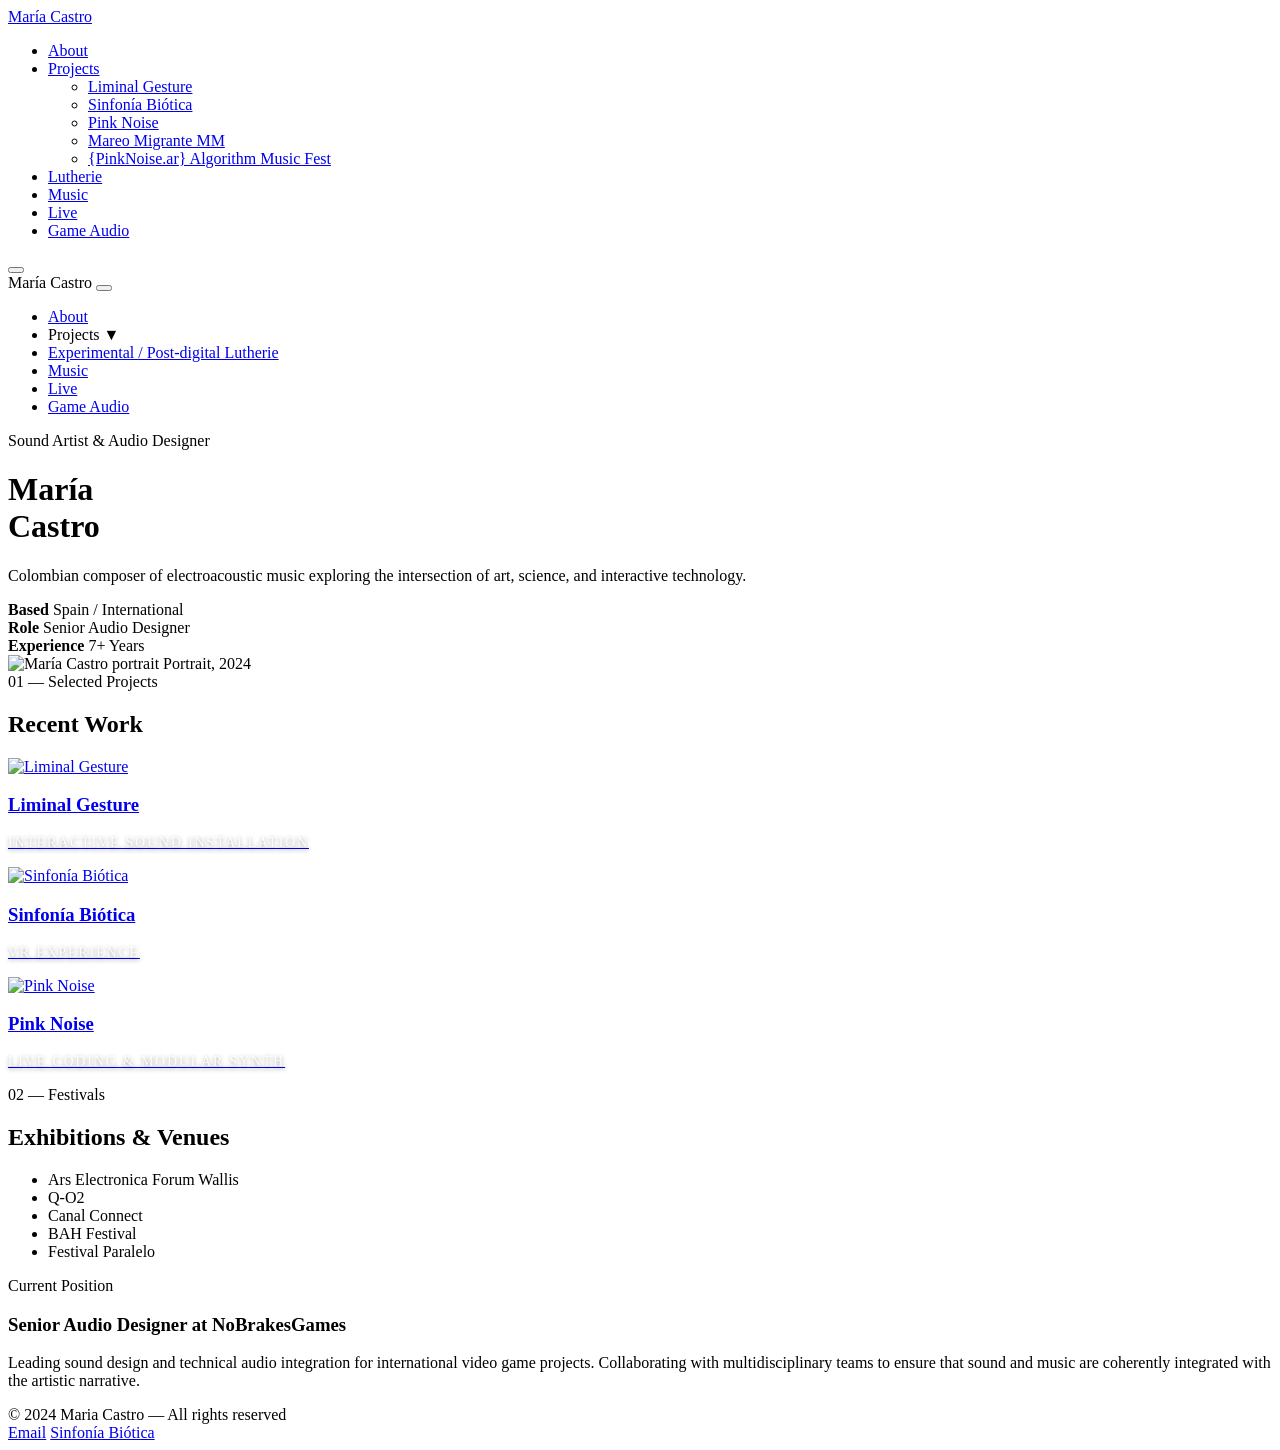
==== index.html @ c56de29e "movil updats" ====
<!DOCTYPE html>
<html lang="en">
<head>
    <meta charset="UTF-8">
    <meta name="viewport" content="width=device-width, initial-scale=1.0, viewport-fit=cover">
    <title>María Castro - Sound Artist</title>
    <link rel="stylesheet" href="assets/css/main.css">
</head>
<body>
    <!-- NAV: logo + botón hamburguesa + menú desktop -->
    <nav class="main-nav">
        <a href="index.html" class="logo">María Castro</a>

        <!-- Menú Desktop (visible solo en pantallas grandes) -->
        <ul class="nav-links">
            <li><a href="about.html">About</a></li>
            <li class="dropdown">
                <a href="#">Projects</a>
                <ul class="dropdown-menu">
                    <li><a href="projects/liminal-gesture/">Liminal Gesture</a></li>
                    <li><a href="projects/sinfonia-biotica/">Sinfonía Biótica</a></li>
                    <li><a href="projects/pink-noise/">Pink Noise</a></li>
                    <li><a href="projects/mareo-migrante/">Mareo Migrante MM</a></li>
                    <li><a href="projects/algorithm-fest/">{PinkNoise.ar} Algorithm Music Fest</a></li>
                </ul>
            </li>
            <li><a href="lutherie.html">Lutherie</a></li>
            <li><a href="music.html">Music</a></li>
            <li><a href="live.html">Live</a></li>
            <li><a href="https://marcastronoise.weebly.com/" target="_blank">Game Audio</a></li>
        </ul>

        <!-- Botón hamburguesa (solo visible en móvil) -->
        <button class="menu-toggle" id="menuOpen" aria-label="Abrir menú" aria-expanded="false">
            <span class="bar"></span>
            <span class="bar"></span>
            <span class="bar"></span>
        </button>
    </nav>

    <!-- MENÚ MÓVIL OVERLAY -->
    <div class="mobile-menu" id="mobileMenu">
        <div class="mobile-menu-header">
            <span class="mobile-menu-logo">María Castro</span>
            <button class="menu-close" id="menuClose" aria-label="Cerrar menú">
                <span></span>
                <span></span>
            </button>
        </div>
        <ul class="mobile-nav-links">
            <li><a href="about.html">About</a></li>
            <li class="mobile-dropdown">
                <div class="mobile-dropdown-label" id="projectsDropdownLabel">
                    Projects
                    <span class="dropdown-arrow">▼</span>
                </div>
                <ul class="mobile-dropdown-menu" id="projectsDropdownMenu">
                    <li><a href="projects/liminal-gesture/">Liminal Gesture</a></li>
                    <li><a href="projects/sinfonia-biotica/">Sinfonía Biótica</a></li>
                    <li><a href="projects/pink-noise/">Pink Noise</a></li>
                    <li><a href="projects/mareo-migrante/">Mareo Migrante MM</a></li>
                    <li><a href="projects/algorithm-fest/">{PinkNoise.ar} Algorithm Music Fest</a></li>
                </ul>
            </li>
            <li><a href="lutherie.html">Experimental / Post-digital Lutherie</a></li>
            <li><a href="music.html">Music</a></li>
            <li><a href="live.html">Live</a></li>
            <li><a href="https://marcastronoise.weebly.com/" target="_blank">Game Audio</a></li>
        </ul>
    </div>

    <header class="hero">
        <div class="hero-content">
            <span class="hero-label">Sound Artist & Audio Designer</span>
            <h1>María<br>Castro</h1>
            <p class="hero-description">
                Colombian composer of electroacoustic music exploring the intersection of art, science, and interactive technology.
            </p>
            <div class="hero-meta">
                <div>
                    <strong>Based</strong>
                    <span>Spain / International</span>
                </div>
                <div>
                    <strong>Role</strong>
                    <span>Senior Audio Designer</span>
                </div>
                <div>
                    <strong>Experience</strong>
                    <span>7+ Years</span>
                </div>
            </div>
        </div>
        <div class="hero-image hero-image-color">
            <img src="https://raw.githubusercontent.com/scherzo98/websitescherzonoise/refs/heads/main/Images/DSCF2037.JPG" alt="María Castro portrait">
            <span class="image-caption">Portrait, 2024</span>
        </div>
    </header>

    <section class="selected-projects">
        <div class="section-header">
            <span class="section-number">01 — Selected Projects</span>
            <h2>Recent Work</h2>
        </div>

        <div class="projects-preview">
            <a href="projects/liminal-gesture/" class="project-preview">
                <div class="preview-image">
                    <img src="https://raw.githubusercontent.com/scherzo98/websitescherzonoise/refs/heads/main/Images/0181-9.jpg" alt="Liminal Gesture">
                </div>
                <h3>Liminal Gesture</h3>
                <span class="project-type">Interactive Sound Installation</span>
            </a>

            <a href="projects/sinfonia-biotica/" class="project-preview">
                <div class="preview-image">
                    <img src="https://raw.githubusercontent.com/scherzo98/websitescherzonoise/refs/heads/main/Images/yop%20field%20recordist.jpg" alt="Sinfonía Biótica">
                </div>
                <h3>Sinfonía Biótica</h3>
                <span class="project-type">VR Experience</span>
            </a>

            <a href="projects/pink-noise/" class="project-preview">
                <div class="preview-image">
                    <img src="https://raw.githubusercontent.com/scherzo98/websitescherzonoise/refs/heads/main/Images/IMG_20251017_121405.jpg" alt="Pink Noise">
                </div>
                <h3>Pink Noise</h3>
                <span class="project-type">Live Coding & Modular Synth</span>
            </a>
        </div>
    </section>

    <section class="festivals">
        <div class="section-header">
            <span class="section-number">02 — Festivals</span>
            <h2>Exhibitions & Venues</h2>
        </div>

        <ul class="festivals-list">
            <li>Ars Electronica Forum Wallis</li>
            <li>Q-O2</li>
            <li>Canal Connect</li>
            <li>BAH Festival</li>
            <li>Festival Paralelo</li>
        </ul>
    </section>

    <section class="current-role">
        <div class="role-box">
            <span class="role-label">Current Position</span>
            <div class="role-content">
                <h3>Senior Audio Designer at NoBrakesGames</h3>
                <p>Leading sound design and technical audio integration for international video game projects. Collaborating with multidisciplinary teams to ensure that sound and music are coherently integrated with the artistic narrative.</p>
            </div>
        </div>
    </section>

    <footer>
        <div class="footer-left">© 2024 Maria Castro — All rights reserved</div>
        <div class="footer-right">
            <a href="mailto:contact@mariacastro.audio">Email</a>
            <a href="https://sinfoniabiotica.xyz" target="_blank">Sinfonía Biótica</a>
        </div>
    </footer>

    <script>
        const menuOpen = document.getElementById('menuOpen');
        const menuClose = document.getElementById('menuClose');
        const mobileMenu = document.getElementById('mobileMenu');

        // Abrir menú móvil
        function openMenu() {
            mobileMenu.classList.add('active');
            document.body.style.overflow = 'hidden';
            document.body.style.position = 'fixed';
            document.body.style.width = '100%';
        }

        // Cerrar menú móvil
        function closeMenu() {
            mobileMenu.classList.remove('active');
            document.body.style.overflow = '';
            document.body.style.position = '';
            document.body.style.width = '';
        }

        menuOpen.addEventListener('click', openMenu);
        menuClose.addEventListener('click', closeMenu);

        // Cerrar menú al hacer click en enlaces normales
        document.querySelectorAll('.mobile-nav-links > li > a').forEach(link => {
            link.addEventListener('click', closeMenu);
        });

        // ============================================
        // FUNCIONALIDAD DEL DROPDOWN "PROJECTS" EN MÓVIL
        // ============================================
        const dropdownLabel = document.querySelector('.mobile-dropdown-label');
        const dropdownMenu = document.querySelector('.mobile-dropdown-menu');
        const dropdownArrow = document.querySelector('.dropdown-arrow');

        if (dropdownLabel && dropdownMenu) {
            let isOpen = false;

            dropdownLabel.addEventListener('click', (e) => {
                e.stopPropagation();
                isOpen = !isOpen;

                if (isOpen) {
                    dropdownMenu.classList.add('open');
                    dropdownMenu.style.display = 'block';
                    dropdownArrow.style.transform = 'rotate(180deg)';
                    dropdownMenu.style.maxHeight = dropdownMenu.scrollHeight + 'px';
                } else {
                    dropdownMenu.classList.remove('open');
                    dropdownMenu.style.display = 'none';
                    dropdownArrow.style.transform = 'rotate(0deg)';
                    dropdownMenu.style.maxHeight = '0';
                }
            });

            // Ocultar dropdown por defecto
            dropdownMenu.style.display = 'none';
            dropdownMenu.style.overflow = 'hidden';
            dropdownMenu.style.transition = 'max-height 0.3s ease';

            // Cerrar menú completo al hacer click en un proyecto
            dropdownMenu.querySelectorAll('a').forEach(link => {
                link.addEventListener('click', closeMenu);
            });
        }

        // Cerrar menú al hacer clic fuera del contenido (en el overlay)
        mobileMenu.addEventListener('click', (e) => {
            if (e.target === mobileMenu) {
                closeMenu();
            }
        });

        // Cerrar menú con tecla ESC
        document.addEventListener('keydown', (e) => {
            if (e.key === 'Escape' && mobileMenu.classList.contains('active')) {
                closeMenu();
            }
        });
    </script>
</body>
</html>
---- assets/css/main.css ----
﻿/* assets/css/project.css */

/* Project Hero */
.project-hero {
    position: relative;
    min-height: 70vh;
    display: flex;
    flex-direction: column;
    justify-content: flex-end;
    padding: 8rem 4rem 4rem;
    overflow: hidden;
}

.project-hero-image {
    position: absolute;
    top: 0;
    left: 0;
    width: 100%;
    height: 100%;
    z-index: 1;
}

    .project-hero-image img {
        width: 100%;
        height: 100%;
        object-fit: cover;
    }

/* Overlay sutil para legibilidad */
.project-hero-overlay {
    position: absolute;
    top: 0;
    left: 0;
    width: 100%;
    height: 100%;
    background: linear-gradient( to top, rgba(0,0,0,0.7) 0%, rgba(0,0,0,0.3) 40%, rgba(0,0,0,0.1) 100% );
    z-index: 2;
    pointer-events: none;
}

.project-hero-content {
    position: relative;
    z-index: 3;
    max-width: 800px;
}

.project-hero h1 {
    font-size: clamp(2.5rem, 6vw, 5rem);
    font-weight: 400;
    line-height: 1;
    letter-spacing: -0.03em;
    margin-bottom: 1rem;
    color: white;
    text-shadow: 0 2px 10px rgba(0,0,0,0.3);
}

.project-type {
    font-size: 0.85rem;
    color: rgba(255,255,255,0.9);
    text-transform: uppercase;
    letter-spacing: 0.15em;
    margin-bottom: 1rem;
    display: block;
    text-shadow: 0 1px 4px rgba(0,0,0,0.4);
}

/* Project Main */
.project-main {
    max-width: 1100px;
    margin: 0 auto;
    padding: 4rem;
}

.project-description {
    font-size: 1.2rem;
    line-height: 1.8;
    color: var(--text-light);
    margin-bottom: 4rem;
}

    .project-description p {
        margin-bottom: 1.5rem;
    }

/* Gallery - POR DEFECTO EN COLOR (sin filtro) */
.project-gallery {
    display: grid;
    grid-template-columns: repeat(2, 1fr);
    gap: 1rem;
    margin-bottom: 4rem;
}

.gallery-item {
    aspect-ratio: 4/3;
    background: #f5f5f5;
    overflow: hidden;
    cursor: pointer;
}

    .gallery-item.wide {
        grid-column: span 2;
        aspect-ratio: 16/9;
    }

    /* Imágenes en COLOR por defecto */
    .gallery-item img {
        width: 100%;
        height: 100%;
        object-fit: cover;
        display: block;
        transition: transform 0.6s ease;
    }

    .gallery-item:hover img {
        transform: scale(1.02);
    }

/* ============================================
   CLASE PARA PÁGINAS QUE QUIEREN B/N
   Añade class="grayscale-page" al <body>
   ============================================ */
body.grayscale-page .gallery-item img {
    filter: grayscale(100%);
    transition: all 0.6s ease;
}

body.grayscale-page .gallery-item:hover img {
    filter: grayscale(0%);
    transform: scale(1.02);
}

/* Videos Section */
.project-videos {
    margin: 4rem 0;
}

    .project-videos h3 {
        font-size: 1.5rem;
        font-weight: 400;
        margin-bottom: 2rem;
        letter-spacing: -0.02em;
    }

.video-item {
    margin-bottom: 3rem;
}

    .video-item h4 {
        font-size: 1rem;
        font-weight: 500;
        margin-bottom: 1rem;
        color: var(--text-light);
    }

/* Video Container (shared) */
.video-container {
    position: relative;
    width: 100%;
    padding-bottom: 56.25%;
    height: 0;
    overflow: hidden;
    background: #f5f5f5;
}

    .video-container iframe {
        position: absolute;
        top: 0;
        left: 0;
        width: 100%;
        height: 100%;
        border: 0;
    }

/* Meta */
.project-meta {
    display: grid;
    grid-template-columns: repeat(3, 1fr);
    gap: 2rem;
    padding: 2rem 0;
    border-top: 1px solid var(--border);
    border-bottom: 1px solid var(--border);
    margin-bottom: 4rem;
}

.meta-item h4 {
    font-size: 0.75rem;
    text-transform: uppercase;
    letter-spacing: 0.1em;
    color: var(--text-light);
    margin-bottom: 0.5rem;
}

.meta-item p {
    font-size: 1rem;
    color: var(--text);
}

/* Project Links */
.project-links {
    margin: 3rem 0;
}

.external-link {
    display: inline-flex;
    align-items: center;
    gap: 0.5rem;
    padding: 1rem 2rem;
    background: var(--text);
    color: var(--bg);
    text-decoration: none;
    font-size: 0.9rem;
    transition: background 0.3s;
}

    .external-link:hover {
        background: var(--accent);
    }

/* Project Navigation */
.project-nav {
    display: flex;
    justify-content: flex-end;
    margin-top: 4rem;
}

.next-project {
    text-decoration: none;
    color: var(--text);
    text-align: right;
    padding: 2rem;
    border: 1px solid var(--border);
    transition: all 0.3s;
    min-width: 300px;
}

    .next-project:hover {
        background: var(--text);
        color: var(--bg);
    }

    .next-project span {
        font-size: 0.75rem;
        text-transform: uppercase;
        letter-spacing: 0.1em;
        display: block;
        margin-bottom: 0.5rem;
        color: var(--text-light);
    }

    .next-project:hover span {
        color: rgba(255,255,255,0.7);
    }

    .next-project h3 {
        font-size: 1.5rem;
        font-weight: 400;
    }

/* Lightbox */
.lightbox {
    position: fixed;
    top: 0;
    left: 0;
    width: 100%;
    height: 100%;
    background: rgba(0,0,0,0.95);
    z-index: 1000;
    display: flex;
    align-items: center;
    justify-content: center;
    opacity: 0;
    visibility: hidden;
    transition: all 0.3s;
}

    .lightbox.active {
        opacity: 1;
        visibility: visible;
    }

    .lightbox img {
        max-width: 90%;
        max-height: 90%;
        object-fit: contain;
    }

.lightbox-close {
    position: absolute;
    top: 2rem;
    right: 2rem;
    color: white;
    font-size: 2rem;
    cursor: pointer;
    background: none;
    border: none;
}

/* Responsive */
@media (max-width: 768px) {
    .project-hero {
        padding: 6rem 1.5rem 2rem;
        min-height: 50vh;
    }

    .project-main {
        padding: 2rem 1.5rem;
    }

    .project-gallery {
        grid-template-columns: 1fr;
    }

    .gallery-item.wide {
        grid-column: span 1;
    }

    .project-meta {
        grid-template-columns: 1fr;
    }

    .project-nav {
        justify-content: center;
    }

    .next-project {
        min-width: auto;
        width: 100%;
        text-align: center;
    }
}
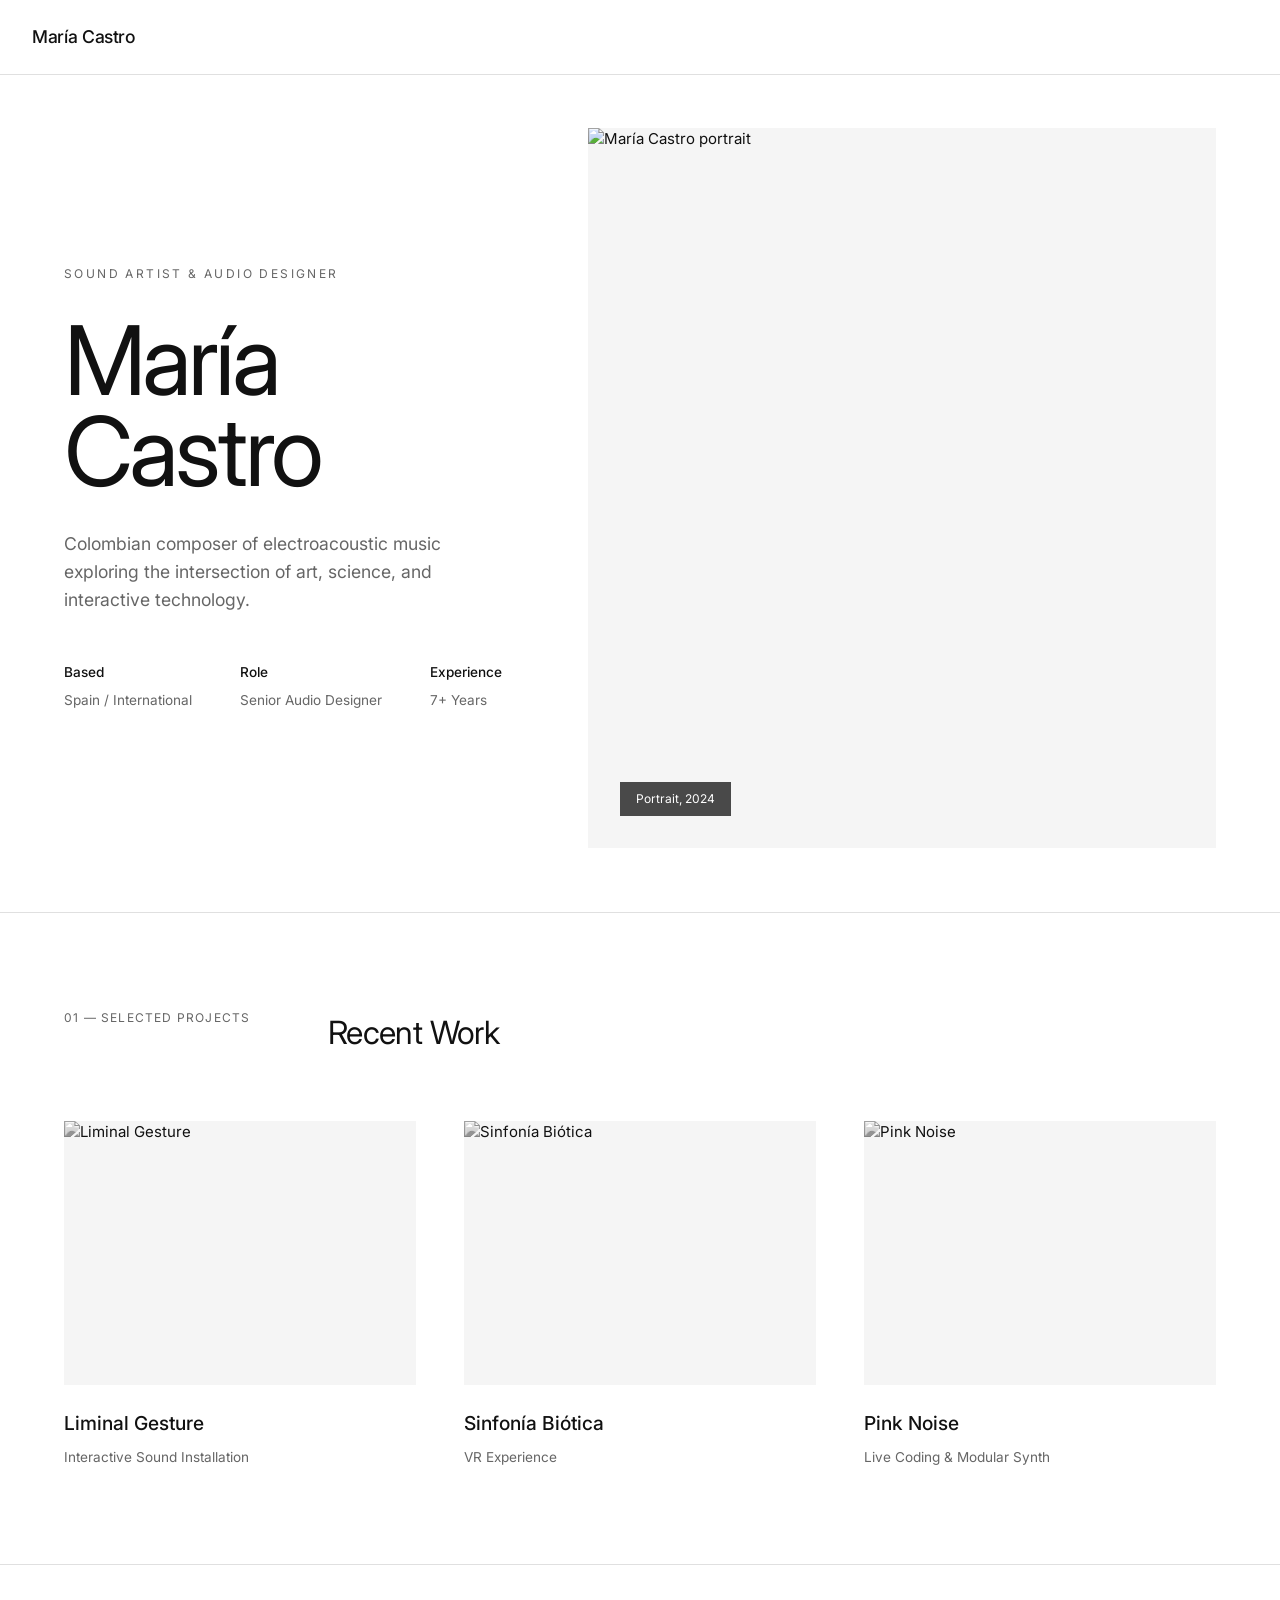
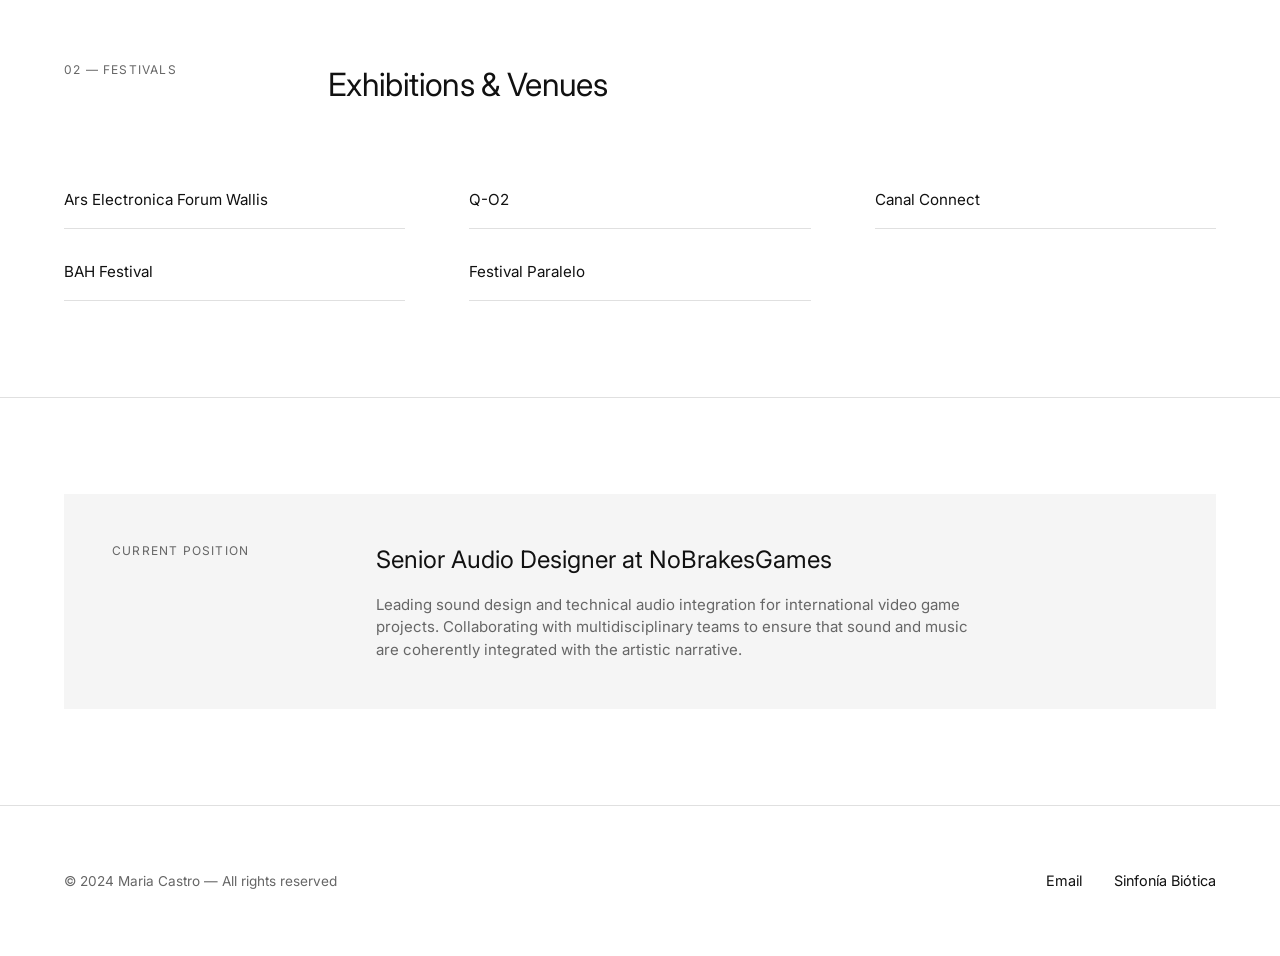
==== commit 7da01fb3: "fixes" ====
--- a/index.html
+++ b/index.html
@@ -2,35 +2,15 @@
 <html lang="en">
 <head>
     <meta charset="UTF-8">
-    <meta name="viewport" content="width=device-width, initial-scale=1.0, viewport-fit=cover">
+    <meta name="viewport" content="width=device-width, initial-scale=1.0">
     <title>María Castro - Sound Artist</title>
     <link rel="stylesheet" href="assets/css/main.css">
 </head>
 <body>
-    <!-- NAV: logo + botón hamburguesa + menú desktop -->
+    <!-- NAV: solo logo + botón hamburguesa -->
     <nav class="main-nav">
         <a href="index.html" class="logo">María Castro</a>
 
-        <!-- Menú Desktop (visible solo en pantallas grandes) -->
-        <ul class="nav-links">
-            <li><a href="about.html">About</a></li>
-            <li class="dropdown">
-                <a href="#">Projects</a>
-                <ul class="dropdown-menu">
-                    <li><a href="projects/liminal-gesture/">Liminal Gesture</a></li>
-                    <li><a href="projects/sinfonia-biotica/">Sinfonía Biótica</a></li>
-                    <li><a href="projects/pink-noise/">Pink Noise</a></li>
-                    <li><a href="projects/mareo-migrante/">Mareo Migrante MM</a></li>
-                    <li><a href="projects/algorithm-fest/">{PinkNoise.ar} Algorithm Music Fest</a></li>
-                </ul>
-            </li>
-            <li><a href="lutherie.html">Lutherie</a></li>
-            <li><a href="music.html">Music</a></li>
-            <li><a href="live.html">Live</a></li>
-            <li><a href="https://marcastronoise.weebly.com/" target="_blank">Game Audio</a></li>
-        </ul>
-
-        <!-- Botón hamburguesa (solo visible en móvil) -->
         <button class="menu-toggle" id="menuOpen" aria-label="Abrir menú" aria-expanded="false">
             <span class="bar"></span>
             <span class="bar"></span>
@@ -38,7 +18,7 @@
         </button>
     </nav>
 
-    <!-- MENÚ MÓVIL OVERLAY -->
+    <!-- MENÚ MÓVIL: FUERA del nav, directo en body -->
     <div class="mobile-menu" id="mobileMenu">
         <div class="mobile-menu-header">
             <span class="mobile-menu-logo">María Castro</span>
@@ -50,11 +30,8 @@
         <ul class="mobile-nav-links">
             <li><a href="about.html">About</a></li>
             <li class="mobile-dropdown">
-                <div class="mobile-dropdown-label" id="projectsDropdownLabel">
-                    Projects
-                    <span class="dropdown-arrow">▼</span>
-                </div>
-                <ul class="mobile-dropdown-menu" id="projectsDropdownMenu">
+                <span class="mobile-dropdown-label">Projects</span>
+                <ul class="mobile-dropdown-menu">
                     <li><a href="projects/liminal-gesture/">Liminal Gesture</a></li>
                     <li><a href="projects/sinfonia-biotica/">Sinfonía Biótica</a></li>
                     <li><a href="projects/pink-noise/">Pink Noise</a></li>
@@ -168,80 +145,21 @@
         const menuClose = document.getElementById('menuClose');
         const mobileMenu = document.getElementById('mobileMenu');
 
-        // Abrir menú móvil
-        function openMenu() {
+        menuOpen.addEventListener('click', () => {
             mobileMenu.classList.add('active');
             document.body.style.overflow = 'hidden';
-            document.body.style.position = 'fixed';
-            document.body.style.width = '100%';
-        }
+        });
 
-        // Cerrar menú móvil
-        function closeMenu() {
+        menuClose.addEventListener('click', () => {
             mobileMenu.classList.remove('active');
             document.body.style.overflow = '';
-            document.body.style.position = '';
-            document.body.style.width = '';
-        }
-
-        menuOpen.addEventListener('click', openMenu);
-        menuClose.addEventListener('click', closeMenu);
-
-        // Cerrar menú al hacer click en enlaces normales
-        document.querySelectorAll('.mobile-nav-links > li > a').forEach(link => {
-            link.addEventListener('click', closeMenu);
         });
 
-        // ============================================
-        // FUNCIONALIDAD DEL DROPDOWN "PROJECTS" EN MÓVIL
-        // ============================================
-        const dropdownLabel = document.querySelector('.mobile-dropdown-label');
-        const dropdownMenu = document.querySelector('.mobile-dropdown-menu');
-        const dropdownArrow = document.querySelector('.dropdown-arrow');
-
-        if (dropdownLabel && dropdownMenu) {
-            let isOpen = false;
-
-            dropdownLabel.addEventListener('click', (e) => {
-                e.stopPropagation();
-                isOpen = !isOpen;
-
-                if (isOpen) {
-                    dropdownMenu.classList.add('open');
-                    dropdownMenu.style.display = 'block';
-                    dropdownArrow.style.transform = 'rotate(180deg)';
-                    dropdownMenu.style.maxHeight = dropdownMenu.scrollHeight + 'px';
-                } else {
-                    dropdownMenu.classList.remove('open');
-                    dropdownMenu.style.display = 'none';
-                    dropdownArrow.style.transform = 'rotate(0deg)';
-                    dropdownMenu.style.maxHeight = '0';
-                }
+        document.querySelectorAll('.mobile-nav-links a').forEach(link => {
+            link.addEventListener('click', () => {
+                mobileMenu.classList.remove('active');
+                document.body.style.overflow = '';
             });
-
-            // Ocultar dropdown por defecto
-            dropdownMenu.style.display = 'none';
-            dropdownMenu.style.overflow = 'hidden';
-            dropdownMenu.style.transition = 'max-height 0.3s ease';
-
-            // Cerrar menú completo al hacer click en un proyecto
-            dropdownMenu.querySelectorAll('a').forEach(link => {
-                link.addEventListener('click', closeMenu);
-            });
-        }
-
-        // Cerrar menú al hacer clic fuera del contenido (en el overlay)
-        mobileMenu.addEventListener('click', (e) => {
-            if (e.target === mobileMenu) {
-                closeMenu();
-            }
-        });
-
-        // Cerrar menú con tecla ESC
-        document.addEventListener('keydown', (e) => {
-            if (e.key === 'Escape' && mobileMenu.classList.contains('active')) {
-                closeMenu();
-            }
         });
     </script>
 </body>
--- a/assets/css/main.css
+++ b/assets/css/main.css
@@ -1,330 +1,734 @@
-﻿/* assets/css/project.css */
-
-/* Project Hero */
-.project-hero {
-    position: relative;
-    min-height: 70vh;
-    display: flex;
-    flex-direction: column;
-    justify-content: flex-end;
-    padding: 8rem 4rem 4rem;
-    overflow: hidden;
-}
-
-.project-hero-image {
-    position: absolute;
+﻿/* assets/css/main.css */
+
+@import url('https://fonts.googleapis.com/css2?family=Inter:wght@300;400;500;600&display=swap');
+
+* {
+    margin: 0;
+    padding: 0;
+    box-sizing: border-box;
+}
+
+:root {
+    --bg: #ffffff;
+    --text: #111111;
+    --text-light: #666666;
+    --accent: #ff0000;
+    --border: #e0e0e0;
+    --dropdown-bg: #fafafa;
+}
+
+body {
+    background: var(--bg);
+    color: var(--text);
+    font-family: 'Inter', sans-serif;
+    line-height: 1.5;
+    font-size: 15px;
+    -webkit-font-smoothing: antialiased;
+    overflow-x: hidden;
+}
+
+/* ============================================
+   NAVIGATION DESKTOP
+   ============================================ */
+
+.main-nav {
+    position: fixed;
     top: 0;
     left: 0;
-    width: 100%;
-    height: 100%;
+    right: 0;
+    padding: 1.5rem 2rem;
+    display: flex;
+    justify-content: space-between;
+    align-items: center;
+    z-index: 1000; /* AUMENTADO: siempre por encima de todo */
+    background: rgba(255,255,255,0.98);
+    backdrop-filter: blur(10px);
+    -webkit-backdrop-filter: blur(10px);
+    border-bottom: 1px solid var(--border);
+}
+
+.logo {
+    font-size: 1.1rem;
+    font-weight: 500;
+    letter-spacing: -0.02em;
+    text-decoration: none;
+    color: var(--text);
+    position: relative;
+    z-index: 1001; /* encima del nav */
+}
+
+/* Botón hamburguesa - solo visible en móvil */
+.menu-toggle {
+    display: none;
+    position: relative;
+    z-index: 1001; /* encima del nav */
+    width: 44px;
+    height: 44px;
+    padding: 0;
+    margin: 0;
+    background: var(--text);
+    border: none;
+    border-radius: 8px;
+    cursor: pointer;
+    flex-direction: column;
+    justify-content: center;
+    align-items: center;
+    gap: 5px;
+}
+
+    .menu-toggle .bar {
+        display: block;
+        width: 20px;
+        height: 2px;
+        background: white;
+        border-radius: 1px;
+        transition: all 0.3s ease;
+    }
+
+/* Menú desktop */
+.nav-links {
+    display: flex;
+    gap: 2.5rem;
+    list-style: none;
+    align-items: center;
+}
+
+    .nav-links > li > a {
+        text-decoration: none;
+        color: var(--text-light);
+        font-size: 0.85rem;
+        text-transform: uppercase;
+        letter-spacing: 0.05em;
+        transition: color 0.3s;
+    }
+
+        .nav-links > li > a:hover {
+            color: var(--text);
+        }
+
+.dropdown {
+    position: relative;
+}
+
+.dropdown-menu {
+    position: absolute;
+    top: 100%;
+    left: 0;
+    margin-top: 1rem;
+    background: var(--dropdown-bg);
+    border: 1px solid var(--border);
+    min-width: 320px;
+    opacity: 0;
+    visibility: hidden;
+    transform: translateY(-10px);
+    transition: all 0.3s ease;
+    z-index: 2000;
+    list-style: none;
+    padding: 0.5rem 0;
+}
+
+.dropdown:hover .dropdown-menu {
+    opacity: 1;
+    visibility: visible;
+    transform: translateY(0);
+}
+
+.dropdown-menu li a {
+    display: block;
+    padding: 0.8rem 1.5rem;
+    text-decoration: none;
+    color: var(--text-light);
+    font-size: 0.8rem;
+    transition: all 0.2s;
+}
+
+    .dropdown-menu li a:hover {
+        color: var(--accent);
+        background: var(--bg);
+    }
+
+/* ============================================
+   MENÚ MÓVIL OVERLAY - CORREGIDO Z-INDEX
+   ============================================ */
+
+.mobile-menu {
+    display: none;
+    position: fixed;
+    top: 0;
+    left: 0;
+    right: 0;
+    bottom: 0;
+    background: #ffffff;
+    z-index: 9999; /* MÁXIMO: por encima de absolutamente todo */
+    flex-direction: column;
+    transform: translateX(100%);
+    transition: transform 0.3s ease;
+    overflow-y: auto;
+    /* IMPORTANTE: crear nuevo contexto de apilamiento */
+    isolation: isolate;
+}
+
+    .mobile-menu.active {
+        transform: translateX(0);
+    }
+
+.mobile-menu-header {
+    display: flex;
+    justify-content: space-between;
+    align-items: center;
+    padding: 1.2rem;
+    border-bottom: 1px solid var(--border);
+    position: sticky;
+    top: 0;
+    background: #ffffff;
     z-index: 1;
 }
 
-    .project-hero-image img {
+.mobile-menu-logo {
+    font-size: 1.1rem;
+    font-weight: 500;
+    letter-spacing: -0.02em;
+    color: var(--text);
+}
+
+.menu-close {
+    width: 44px;
+    height: 44px;
+    background: var(--text);
+    border: none;
+    border-radius: 8px;
+    cursor: pointer;
+    position: relative;
+    display: flex;
+    justify-content: center;
+    align-items: center;
+    z-index: 2;
+}
+
+    .menu-close span {
+        position: absolute;
+        width: 20px;
+        height: 2px;
+        background: white;
+        border-radius: 1px;
+    }
+
+        .menu-close span:nth-child(1) {
+            transform: rotate(45deg);
+        }
+
+        .menu-close span:nth-child(2) {
+            transform: rotate(-45deg);
+        }
+
+.mobile-nav-links {
+    list-style: none;
+    padding: 1rem 1.2rem;
+    position: relative;
+    z-index: 1;
+}
+
+    .mobile-nav-links > li {
+        border-bottom: 1px solid var(--border);
+    }
+
+        .mobile-nav-links > li > a,
+        .mobile-dropdown-label {
+            display: block;
+            padding: 1.2rem 0;
+            font-size: 1.2rem;
+            color: var(--text);
+            text-decoration: none;
+            font-weight: 400;
+        }
+
+.mobile-dropdown-label {
+    color: var(--text-light);
+    font-size: 0.9rem;
+    text-transform: uppercase;
+    letter-spacing: 0.1em;
+    padding: 1rem 0 0.5rem;
+    border-bottom: none;
+}
+
+.mobile-dropdown-menu {
+    list-style: none;
+    padding: 0 0 1rem 1rem;
+}
+
+    .mobile-dropdown-menu li a {
+        display: block;
+        padding: 0.7rem 0;
+        font-size: 1rem;
+        color: var(--text-light);
+        text-decoration: none;
+        transition: color 0.2s;
+    }
+
+        .mobile-dropdown-menu li a:hover {
+            color: var(--accent);
+        }
+
+/* ============================================
+   HERO - SIN Z-INDEX PARA NO TAPAR MENÚ
+   ============================================ */
+
+.hero {
+    min-height: 100vh;
+    display: grid;
+    grid-template-columns: 1fr 1.2fr;
+    gap: 0;
+    padding: 8rem 4rem 4rem;
+    align-items: center;
+    position: relative;
+    /* SIN z-index aquí */
+}
+
+.hero-content {
+    padding-right: 4rem;
+    position: relative;
+    /* SIN z-index */
+}
+
+.hero-label {
+    font-size: 0.75rem;
+    text-transform: uppercase;
+    letter-spacing: 0.2em;
+    color: var(--text-light);
+    margin-bottom: 2rem;
+    display: block;
+}
+
+h1 {
+    font-size: clamp(3rem, 8vw, 6rem);
+    font-weight: 400;
+    line-height: 0.95;
+    letter-spacing: -0.04em;
+    margin-bottom: 2rem;
+}
+
+.hero-description {
+    font-size: 1.1rem;
+    color: var(--text-light);
+    max-width: 400px;
+    line-height: 1.6;
+    margin-bottom: 3rem;
+}
+
+.hero-meta {
+    display: flex;
+    gap: 3rem;
+    font-size: 0.85rem;
+    color: var(--text-light);
+}
+
+    .hero-meta div {
+        display: flex;
+        flex-direction: column;
+        gap: 0.5rem;
+    }
+
+    .hero-meta strong {
+        color: var(--text);
+        font-weight: 500;
+    }
+
+.hero-image {
+    height: 80vh;
+    background: #f5f5f5;
+    position: relative;
+    overflow: hidden;
+    /* SIN z-index aquí */
+}
+
+    .hero-image img {
         width: 100%;
         height: 100%;
         object-fit: cover;
-    }
-
-/* Overlay sutil para legibilidad */
-.project-hero-overlay {
+        object-position: center center;
+        display: block;
+        filter: grayscale(100%);
+        transition: filter 0.6s ease;
+        image-orientation: from-image;
+        /* SIN z-index */
+    }
+
+    .hero-image:hover img {
+        filter: grayscale(0%);
+    }
+
+.hero-image-color img {
+    filter: none !important;
+    -webkit-filter: none !important;
+}
+
+.hero-image-color:hover img {
+    filter: none !important;
+    -webkit-filter: none !important;
+}
+
+.image-caption {
     position: absolute;
-    top: 0;
-    left: 0;
-    width: 100%;
-    height: 100%;
-    background: linear-gradient( to top, rgba(0,0,0,0.7) 0%, rgba(0,0,0,0.3) 40%, rgba(0,0,0,0.1) 100% );
-    z-index: 2;
-    pointer-events: none;
-}
-
-.project-hero-content {
-    position: relative;
-    z-index: 3;
-    max-width: 800px;
-}
-
-.project-hero h1 {
-    font-size: clamp(2.5rem, 6vw, 5rem);
+    bottom: 2rem;
+    left: 2rem;
+    font-size: 0.75rem;
+    color: white;
+    background: rgba(0,0,0,0.7);
+    padding: 0.5rem 1rem;
+    /* SIN z-index o z-index bajo */
+}
+
+/* ============================================
+   SECTIONS
+   ============================================ */
+
+section {
+    padding: 6rem 4rem;
+    border-top: 1px solid var(--border);
+    position: relative;
+}
+
+.section-header {
+    display: grid;
+    grid-template-columns: 200px 1fr;
+    gap: 4rem;
+    margin-bottom: 4rem;
+}
+
+.section-number {
+    font-size: 0.75rem;
+    color: var(--text-light);
+    text-transform: uppercase;
+    letter-spacing: 0.1em;
+}
+
+h2 {
+    font-size: 2rem;
     font-weight: 400;
-    line-height: 1;
-    letter-spacing: -0.03em;
-    margin-bottom: 1rem;
-    color: white;
-    text-shadow: 0 2px 10px rgba(0,0,0,0.3);
-}
-
-.project-type {
-    font-size: 0.85rem;
-    color: rgba(255,255,255,0.9);
-    text-transform: uppercase;
-    letter-spacing: 0.15em;
-    margin-bottom: 1rem;
-    display: block;
-    text-shadow: 0 1px 4px rgba(0,0,0,0.4);
-}
-
-/* Project Main */
-.project-main {
-    max-width: 1100px;
-    margin: 0 auto;
-    padding: 4rem;
-}
-
-.project-description {
-    font-size: 1.2rem;
-    line-height: 1.8;
-    color: var(--text-light);
-    margin-bottom: 4rem;
-}
-
-    .project-description p {
-        margin-bottom: 1.5rem;
-    }
-
-/* Gallery - POR DEFECTO EN COLOR (sin filtro) */
-.project-gallery {
+    letter-spacing: -0.02em;
+}
+
+.projects-preview {
     display: grid;
-    grid-template-columns: repeat(2, 1fr);
-    gap: 1rem;
-    margin-bottom: 4rem;
-}
-
-.gallery-item {
+    grid-template-columns: repeat(3, 1fr);
+    gap: 3rem;
+}
+
+.project-preview {
+    text-decoration: none;
+    color: var(--text);
+}
+
+.preview-image {
     aspect-ratio: 4/3;
     background: #f5f5f5;
     overflow: hidden;
-    cursor: pointer;
-}
-
-    .gallery-item.wide {
-        grid-column: span 2;
-        aspect-ratio: 16/9;
-    }
-
-    /* Imágenes en COLOR por defecto */
-    .gallery-item img {
+    margin-bottom: 1.5rem;
+}
+
+    .preview-image img {
         width: 100%;
         height: 100%;
         object-fit: cover;
+        object-position: center center;
         display: block;
-        transition: transform 0.6s ease;
-    }
-
-    .gallery-item:hover img {
-        transform: scale(1.02);
-    }
-
-/* ============================================
-   CLASE PARA PÁGINAS QUE QUIEREN B/N
-   Añade class="grayscale-page" al <body>
-   ============================================ */
-body.grayscale-page .gallery-item img {
-    filter: grayscale(100%);
-    transition: all 0.6s ease;
-}
-
-body.grayscale-page .gallery-item:hover img {
+        filter: grayscale(100%);
+        transition: all 0.6s ease;
+        image-orientation: from-image;
+    }
+
+.project-preview:hover .preview-image img {
     filter: grayscale(0%);
     transform: scale(1.02);
 }
 
-/* Videos Section */
-.project-videos {
-    margin: 4rem 0;
-}
-
-    .project-videos h3 {
-        font-size: 1.5rem;
-        font-weight: 400;
-        margin-bottom: 2rem;
-        letter-spacing: -0.02em;
-    }
-
-.video-item {
-    margin-bottom: 3rem;
-}
-
-    .video-item h4 {
-        font-size: 1rem;
-        font-weight: 500;
-        margin-bottom: 1rem;
-        color: var(--text-light);
-    }
-
-/* Video Container (shared) */
-.video-container {
-    position: relative;
-    width: 100%;
-    padding-bottom: 56.25%;
-    height: 0;
-    overflow: hidden;
-    background: #f5f5f5;
-}
-
-    .video-container iframe {
-        position: absolute;
-        top: 0;
-        left: 0;
-        width: 100%;
-        height: 100%;
-        border: 0;
-    }
-
-/* Meta */
-.project-meta {
+.project-preview h3 {
+    font-size: 1.2rem;
+    font-weight: 500;
+    margin-bottom: 0.5rem;
+}
+
+.project-type {
+    font-size: 0.85rem;
+    color: var(--text-light);
+}
+
+.festivals-list {
+    list-style: none;
     display: grid;
     grid-template-columns: repeat(3, 1fr);
-    gap: 2rem;
-    padding: 2rem 0;
-    border-top: 1px solid var(--border);
-    border-bottom: 1px solid var(--border);
-    margin-bottom: 4rem;
-}
-
-.meta-item h4 {
+    gap: 1rem 4rem;
+}
+
+    .festivals-list li {
+        padding: 1rem 0;
+        border-bottom: 1px solid var(--border);
+        font-size: 0.95rem;
+        display: flex;
+        justify-content: space-between;
+        align-items: center;
+    }
+
+        .festivals-list li::after {
+            content: '→';
+            opacity: 0;
+            transition: opacity 0.3s;
+            color: var(--accent);
+        }
+
+        .festivals-list li:hover::after {
+            opacity: 1;
+        }
+
+.role-box {
+    background: #f5f5f5;
+    padding: 3rem;
+    display: grid;
+    grid-template-columns: 200px 1fr;
+    gap: 4rem;
+    align-items: start;
+}
+
+.role-label {
     font-size: 0.75rem;
     text-transform: uppercase;
     letter-spacing: 0.1em;
     color: var(--text-light);
-    margin-bottom: 0.5rem;
-}
-
-.meta-item p {
-    font-size: 1rem;
-    color: var(--text);
-}
-
-/* Project Links */
-.project-links {
-    margin: 3rem 0;
-}
-
-.external-link {
-    display: inline-flex;
+}
+
+.role-content h3 {
+    font-size: 1.5rem;
+    font-weight: 400;
+    margin-bottom: 1rem;
+}
+
+.role-content p {
+    color: var(--text-light);
+    max-width: 600px;
+}
+
+/* ============================================
+   FOOTER
+   ============================================ */
+
+footer {
+    padding: 4rem;
+    border-top: 1px solid var(--border);
+    display: flex;
+    justify-content: space-between;
     align-items: center;
-    gap: 0.5rem;
-    padding: 1rem 2rem;
+    position: relative;
+}
+
+.footer-left {
+    font-size: 0.85rem;
+    color: var(--text-light);
+}
+
+.footer-right {
+    display: flex;
+    gap: 2rem;
+}
+
+    .footer-right a {
+        text-decoration: none;
+        color: var(--text);
+        font-size: 0.9rem;
+        position: relative;
+    }
+
+        .footer-right a::after {
+            content: '';
+            position: absolute;
+            bottom: -2px;
+            left: 0;
+            width: 0;
+            height: 1px;
+            background: var(--accent);
+            transition: width 0.3s;
+        }
+
+        .footer-right a:hover::after {
+            width: 100%;
+        }
+
+/* ============================================
+   RESPONSIVE — TABLET
+   ============================================ */
+
+@media (max-width: 1024px) {
+    .hero {
+        grid-template-columns: 1fr;
+        gap: 4rem;
+    }
+
+    .hero-content {
+        padding-right: 0;
+    }
+
+    .hero-image {
+        height: 50vh;
+    }
+
+    .section-header,
+    .role-box {
+        grid-template-columns: 1fr;
+        gap: 2rem;
+    }
+
+    .projects-preview {
+        grid-template-columns: repeat(2, 1fr);
+    }
+
+    .festivals-list {
+        grid-template-columns: repeat(2, 1fr);
+    }
+}
+
+/* ============================================
+   RESPONSIVE — MÓVIL
+   ============================================ */
+
+@media (max-width: 768px) {
+    .main-nav {
+        padding: 1rem 1.2rem;
+    }
+
+    /* Ocultar menú desktop */
+    .nav-links {
+        display: none;
+    }
+
+    /* Mostrar botón hamburguesa */
+    .menu-toggle {
+        display: flex;
+    }
+
+    /* Mostrar menú móvil */
+    .mobile-menu {
+        display: flex;
+    }
+
+    /* Hero móvil */
+    .hero {
+        padding: 5rem 0 3rem;
+        min-height: auto;
+        display: flex;
+        flex-direction: column;
+    }
+
+    .hero-content {
+        order: 2;
+        width: 100%;
+        padding: 0 1.5rem;
+    }
+
+    .hero-image {
+        order: 1;
+        width: 100%;
+        height: auto;
+        min-height: unset;
+        max-height: none;
+        margin-bottom: 2rem;
+        position: relative;
+        background: #f5f5f5;
+    }
+
+        .hero-image img {
+            width: 100%;
+            height: auto;
+            object-fit: contain;
+            object-position: center top;
+            filter: none !important;
+            display: block;
+        }
+
+    .image-caption {
+        bottom: 1rem;
+        left: 1rem;
+        font-size: 0.7rem;
+    }
+
+    h1 {
+        font-size: clamp(2.5rem, 12vw, 4rem);
+        margin-bottom: 1.5rem;
+    }
+
+    .hero-description {
+        font-size: 1rem;
+        margin-bottom: 2rem;
+    }
+
+    .hero-meta {
+        flex-direction: row;
+        flex-wrap: wrap;
+        gap: 1.5rem 2rem;
+    }
+
+    /* Sections móvil */
+    section {
+        padding: 3rem 1.5rem;
+    }
+
+    .section-header {
+        gap: 1rem;
+        margin-bottom: 2.5rem;
+    }
+
+    h2 {
+        font-size: 1.6rem;
+    }
+
+    .projects-preview {
+        grid-template-columns: 1fr;
+        gap: 2.5rem;
+    }
+
+    .preview-image {
+        aspect-ratio: 16 / 10;
+    }
+
+        .preview-image img {
+            object-position: center center;
+            filter: none !important;
+        }
+
+    .project-preview h3 {
+        font-size: 1.1rem;
+    }
+
+    .festivals-list {
+        grid-template-columns: 1fr;
+    }
+
+        .festivals-list li {
+            font-size: 0.9rem;
+        }
+
+    .role-box {
+        padding: 2rem 1.5rem;
+        gap: 1rem;
+    }
+
+    .role-content h3 {
+        font-size: 1.2rem;
+    }
+
+    footer {
+        flex-direction: column;
+        gap: 1.5rem;
+        text-align: center;
+        padding: 2.5rem 1.5rem;
+    }
+
+    .footer-right {
+        flex-wrap: wrap;
+        justify-content: center;
+        gap: 1.5rem;
+    }
+}
+
+::selection {
     background: var(--text);
     color: var(--bg);
-    text-decoration: none;
-    font-size: 0.9rem;
-    transition: background 0.3s;
-}
-
-    .external-link:hover {
-        background: var(--accent);
-    }
-
-/* Project Navigation */
-.project-nav {
-    display: flex;
-    justify-content: flex-end;
-    margin-top: 4rem;
-}
-
-.next-project {
-    text-decoration: none;
-    color: var(--text);
-    text-align: right;
-    padding: 2rem;
-    border: 1px solid var(--border);
-    transition: all 0.3s;
-    min-width: 300px;
-}
-
-    .next-project:hover {
-        background: var(--text);
-        color: var(--bg);
-    }
-
-    .next-project span {
-        font-size: 0.75rem;
-        text-transform: uppercase;
-        letter-spacing: 0.1em;
-        display: block;
-        margin-bottom: 0.5rem;
-        color: var(--text-light);
-    }
-
-    .next-project:hover span {
-        color: rgba(255,255,255,0.7);
-    }
-
-    .next-project h3 {
-        font-size: 1.5rem;
-        font-weight: 400;
-    }
-
-/* Lightbox */
-.lightbox {
-    position: fixed;
-    top: 0;
-    left: 0;
-    width: 100%;
-    height: 100%;
-    background: rgba(0,0,0,0.95);
-    z-index: 1000;
-    display: flex;
-    align-items: center;
-    justify-content: center;
-    opacity: 0;
-    visibility: hidden;
-    transition: all 0.3s;
-}
-
-    .lightbox.active {
-        opacity: 1;
-        visibility: visible;
-    }
-
-    .lightbox img {
-        max-width: 90%;
-        max-height: 90%;
-        object-fit: contain;
-    }
-
-.lightbox-close {
-    position: absolute;
-    top: 2rem;
-    right: 2rem;
-    color: white;
-    font-size: 2rem;
-    cursor: pointer;
-    background: none;
-    border: none;
-}
-
-/* Responsive */
-@media (max-width: 768px) {
-    .project-hero {
-        padding: 6rem 1.5rem 2rem;
-        min-height: 50vh;
-    }
-
-    .project-main {
-        padding: 2rem 1.5rem;
-    }
-
-    .project-gallery {
-        grid-template-columns: 1fr;
-    }
-
-    .gallery-item.wide {
-        grid-column: span 1;
-    }
-
-    .project-meta {
-        grid-template-columns: 1fr;
-    }
-
-    .project-nav {
-        justify-content: center;
-    }
-
-    .next-project {
-        min-width: auto;
-        width: 100%;
-        text-align: center;
-    }
-}
+}
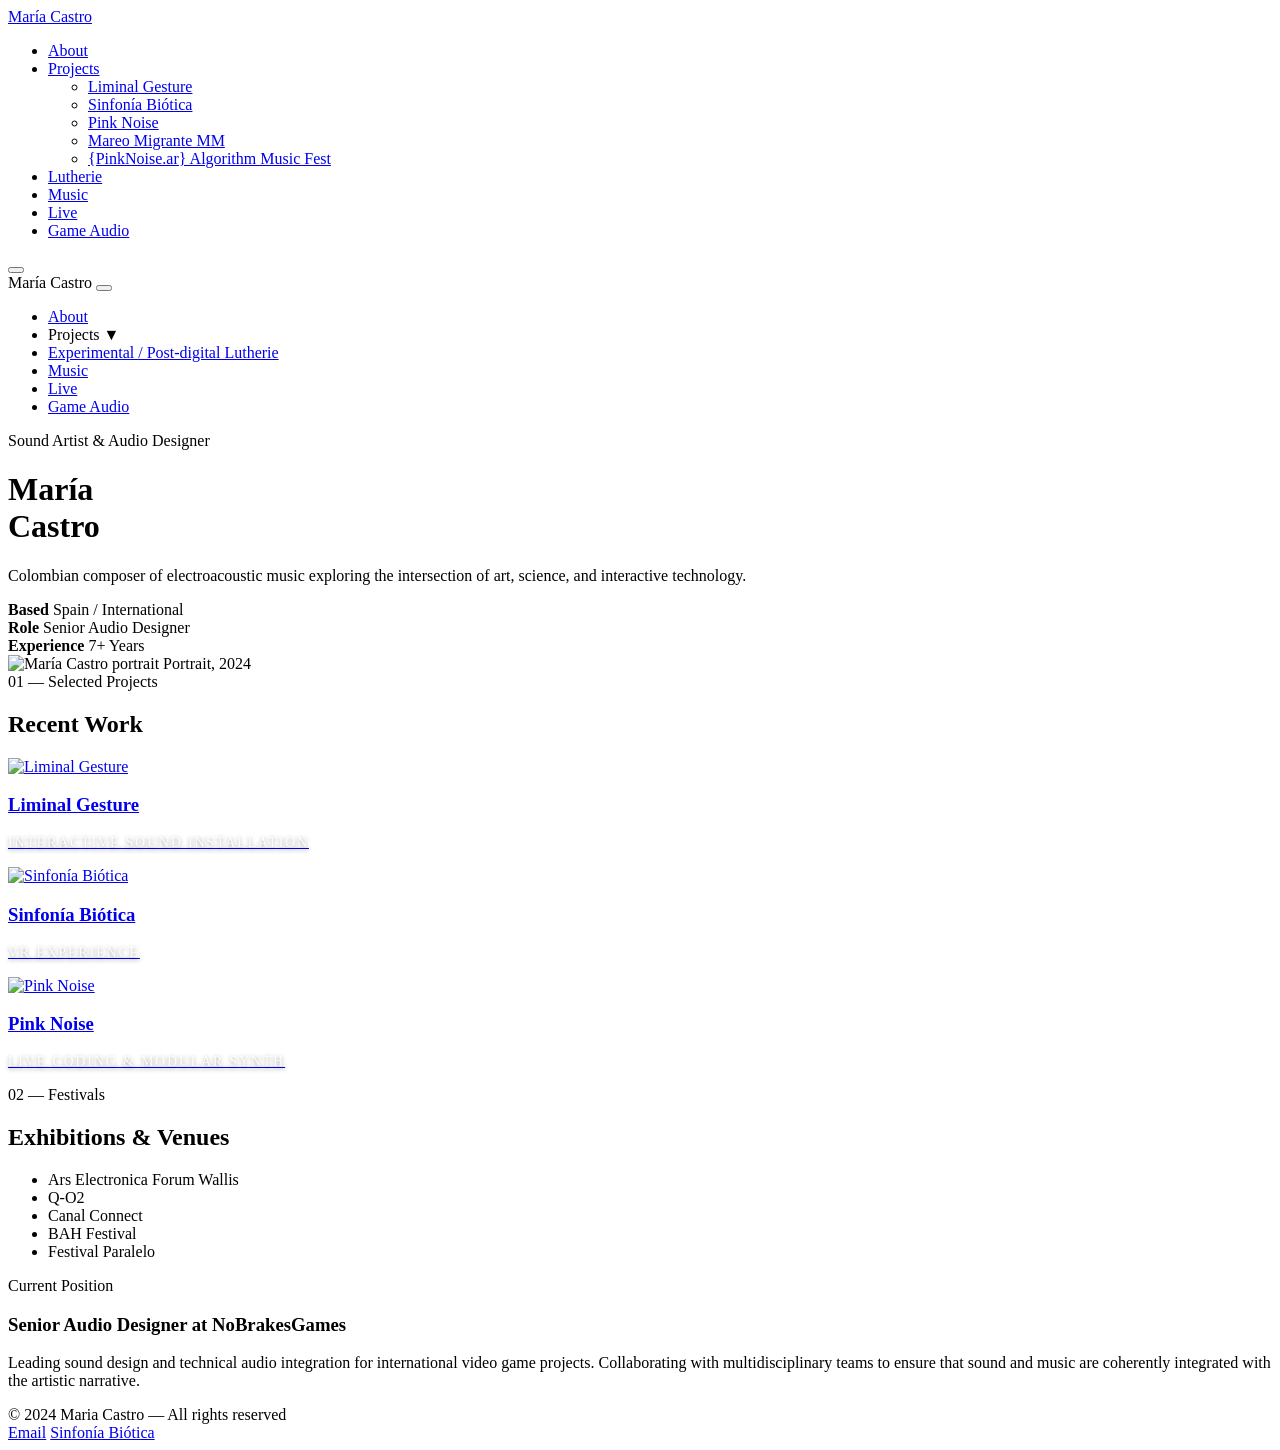
==== commit 1878308b: "Revert "fixes" This reverts commit 7da01fb3742ce423373abe69f04f9921f36c6eb6." ====
--- a/index.html
+++ b/index.html
@@ -2,15 +2,35 @@
 <html lang="en">
 <head>
     <meta charset="UTF-8">
-    <meta name="viewport" content="width=device-width, initial-scale=1.0">
+    <meta name="viewport" content="width=device-width, initial-scale=1.0, viewport-fit=cover">
     <title>María Castro - Sound Artist</title>
     <link rel="stylesheet" href="assets/css/main.css">
 </head>
 <body>
-    <!-- NAV: solo logo + botón hamburguesa -->
+    <!-- NAV: logo + botón hamburguesa + menú desktop -->
     <nav class="main-nav">
         <a href="index.html" class="logo">María Castro</a>
 
+        <!-- Menú Desktop (visible solo en pantallas grandes) -->
+        <ul class="nav-links">
+            <li><a href="about.html">About</a></li>
+            <li class="dropdown">
+                <a href="#">Projects</a>
+                <ul class="dropdown-menu">
+                    <li><a href="projects/liminal-gesture/">Liminal Gesture</a></li>
+                    <li><a href="projects/sinfonia-biotica/">Sinfonía Biótica</a></li>
+                    <li><a href="projects/pink-noise/">Pink Noise</a></li>
+                    <li><a href="projects/mareo-migrante/">Mareo Migrante MM</a></li>
+                    <li><a href="projects/algorithm-fest/">{PinkNoise.ar} Algorithm Music Fest</a></li>
+                </ul>
+            </li>
+            <li><a href="lutherie.html">Lutherie</a></li>
+            <li><a href="music.html">Music</a></li>
+            <li><a href="live.html">Live</a></li>
+            <li><a href="https://marcastronoise.weebly.com/" target="_blank">Game Audio</a></li>
+        </ul>
+
+        <!-- Botón hamburguesa (solo visible en móvil) -->
         <button class="menu-toggle" id="menuOpen" aria-label="Abrir menú" aria-expanded="false">
             <span class="bar"></span>
             <span class="bar"></span>
@@ -18,7 +38,7 @@
         </button>
     </nav>
 
-    <!-- MENÚ MÓVIL: FUERA del nav, directo en body -->
+    <!-- MENÚ MÓVIL OVERLAY -->
     <div class="mobile-menu" id="mobileMenu">
         <div class="mobile-menu-header">
             <span class="mobile-menu-logo">María Castro</span>
@@ -30,8 +50,11 @@
         <ul class="mobile-nav-links">
             <li><a href="about.html">About</a></li>
             <li class="mobile-dropdown">
-                <span class="mobile-dropdown-label">Projects</span>
-                <ul class="mobile-dropdown-menu">
+                <div class="mobile-dropdown-label" id="projectsDropdownLabel">
+                    Projects
+                    <span class="dropdown-arrow">▼</span>
+                </div>
+                <ul class="mobile-dropdown-menu" id="projectsDropdownMenu">
                     <li><a href="projects/liminal-gesture/">Liminal Gesture</a></li>
                     <li><a href="projects/sinfonia-biotica/">Sinfonía Biótica</a></li>
                     <li><a href="projects/pink-noise/">Pink Noise</a></li>
@@ -145,21 +168,80 @@
         const menuClose = document.getElementById('menuClose');
         const mobileMenu = document.getElementById('mobileMenu');
 
-        menuOpen.addEventListener('click', () => {
+        // Abrir menú móvil
+        function openMenu() {
             mobileMenu.classList.add('active');
             document.body.style.overflow = 'hidden';
-        });
-
-        menuClose.addEventListener('click', () => {
+            document.body.style.position = 'fixed';
+            document.body.style.width = '100%';
+        }
+
+        // Cerrar menú móvil
+        function closeMenu() {
             mobileMenu.classList.remove('active');
             document.body.style.overflow = '';
+            document.body.style.position = '';
+            document.body.style.width = '';
+        }
+
+        menuOpen.addEventListener('click', openMenu);
+        menuClose.addEventListener('click', closeMenu);
+
+        // Cerrar menú al hacer click en enlaces normales
+        document.querySelectorAll('.mobile-nav-links > li > a').forEach(link => {
+            link.addEventListener('click', closeMenu);
         });
 
-        document.querySelectorAll('.mobile-nav-links a').forEach(link => {
-            link.addEventListener('click', () => {
-                mobileMenu.classList.remove('active');
-                document.body.style.overflow = '';
+        // ============================================
+        // FUNCIONALIDAD DEL DROPDOWN "PROJECTS" EN MÓVIL
+        // ============================================
+        const dropdownLabel = document.querySelector('.mobile-dropdown-label');
+        const dropdownMenu = document.querySelector('.mobile-dropdown-menu');
+        const dropdownArrow = document.querySelector('.dropdown-arrow');
+
+        if (dropdownLabel && dropdownMenu) {
+            let isOpen = false;
+
+            dropdownLabel.addEventListener('click', (e) => {
+                e.stopPropagation();
+                isOpen = !isOpen;
+
+                if (isOpen) {
+                    dropdownMenu.classList.add('open');
+                    dropdownMenu.style.display = 'block';
+                    dropdownArrow.style.transform = 'rotate(180deg)';
+                    dropdownMenu.style.maxHeight = dropdownMenu.scrollHeight + 'px';
+                } else {
+                    dropdownMenu.classList.remove('open');
+                    dropdownMenu.style.display = 'none';
+                    dropdownArrow.style.transform = 'rotate(0deg)';
+                    dropdownMenu.style.maxHeight = '0';
+                }
             });
+
+            // Ocultar dropdown por defecto
+            dropdownMenu.style.display = 'none';
+            dropdownMenu.style.overflow = 'hidden';
+            dropdownMenu.style.transition = 'max-height 0.3s ease';
+
+            // Cerrar menú completo al hacer click en un proyecto
+            dropdownMenu.querySelectorAll('a').forEach(link => {
+                link.addEventListener('click', closeMenu);
+            });
+        }
+
+        // Cerrar menú al hacer clic fuera del contenido (en el overlay)
+        mobileMenu.addEventListener('click', (e) => {
+            if (e.target === mobileMenu) {
+                closeMenu();
+            }
+        });
+
+        // Cerrar menú con tecla ESC
+        document.addEventListener('keydown', (e) => {
+            if (e.key === 'Escape' && mobileMenu.classList.contains('active')) {
+                closeMenu();
+            }
         });
     </script>
 </body>
--- a/assets/css/main.css
+++ b/assets/css/main.css
@@ -1,734 +1,330 @@
-﻿/* assets/css/main.css */
-
-@import url('https://fonts.googleapis.com/css2?family=Inter:wght@300;400;500;600&display=swap');
-
-* {
-    margin: 0;
-    padding: 0;
-    box-sizing: border-box;
-}
-
-:root {
-    --bg: #ffffff;
-    --text: #111111;
-    --text-light: #666666;
-    --accent: #ff0000;
-    --border: #e0e0e0;
-    --dropdown-bg: #fafafa;
-}
-
-body {
-    background: var(--bg);
-    color: var(--text);
-    font-family: 'Inter', sans-serif;
-    line-height: 1.5;
-    font-size: 15px;
-    -webkit-font-smoothing: antialiased;
-    overflow-x: hidden;
-}
-
-/* ============================================
-   NAVIGATION DESKTOP
-   ============================================ */
-
-.main-nav {
-    position: fixed;
+﻿/* assets/css/project.css */
+
+/* Project Hero */
+.project-hero {
+    position: relative;
+    min-height: 70vh;
+    display: flex;
+    flex-direction: column;
+    justify-content: flex-end;
+    padding: 8rem 4rem 4rem;
+    overflow: hidden;
+}
+
+.project-hero-image {
+    position: absolute;
     top: 0;
     left: 0;
-    right: 0;
-    padding: 1.5rem 2rem;
-    display: flex;
-    justify-content: space-between;
-    align-items: center;
-    z-index: 1000; /* AUMENTADO: siempre por encima de todo */
-    background: rgba(255,255,255,0.98);
-    backdrop-filter: blur(10px);
-    -webkit-backdrop-filter: blur(10px);
-    border-bottom: 1px solid var(--border);
-}
-
-.logo {
-    font-size: 1.1rem;
-    font-weight: 500;
-    letter-spacing: -0.02em;
-    text-decoration: none;
-    color: var(--text);
-    position: relative;
-    z-index: 1001; /* encima del nav */
-}
-
-/* Botón hamburguesa - solo visible en móvil */
-.menu-toggle {
-    display: none;
-    position: relative;
-    z-index: 1001; /* encima del nav */
-    width: 44px;
-    height: 44px;
-    padding: 0;
-    margin: 0;
-    background: var(--text);
-    border: none;
-    border-radius: 8px;
-    cursor: pointer;
-    flex-direction: column;
-    justify-content: center;
-    align-items: center;
-    gap: 5px;
-}
-
-    .menu-toggle .bar {
-        display: block;
-        width: 20px;
-        height: 2px;
-        background: white;
-        border-radius: 1px;
-        transition: all 0.3s ease;
-    }
-
-/* Menú desktop */
-.nav-links {
-    display: flex;
-    gap: 2.5rem;
-    list-style: none;
-    align-items: center;
-}
-
-    .nav-links > li > a {
-        text-decoration: none;
-        color: var(--text-light);
-        font-size: 0.85rem;
-        text-transform: uppercase;
-        letter-spacing: 0.05em;
-        transition: color 0.3s;
-    }
-
-        .nav-links > li > a:hover {
-            color: var(--text);
-        }
-
-.dropdown {
-    position: relative;
-}
-
-.dropdown-menu {
-    position: absolute;
-    top: 100%;
-    left: 0;
-    margin-top: 1rem;
-    background: var(--dropdown-bg);
-    border: 1px solid var(--border);
-    min-width: 320px;
-    opacity: 0;
-    visibility: hidden;
-    transform: translateY(-10px);
-    transition: all 0.3s ease;
-    z-index: 2000;
-    list-style: none;
-    padding: 0.5rem 0;
-}
-
-.dropdown:hover .dropdown-menu {
-    opacity: 1;
-    visibility: visible;
-    transform: translateY(0);
-}
-
-.dropdown-menu li a {
-    display: block;
-    padding: 0.8rem 1.5rem;
-    text-decoration: none;
-    color: var(--text-light);
-    font-size: 0.8rem;
-    transition: all 0.2s;
-}
-
-    .dropdown-menu li a:hover {
-        color: var(--accent);
-        background: var(--bg);
-    }
-
-/* ============================================
-   MENÚ MÓVIL OVERLAY - CORREGIDO Z-INDEX
-   ============================================ */
-
-.mobile-menu {
-    display: none;
-    position: fixed;
-    top: 0;
-    left: 0;
-    right: 0;
-    bottom: 0;
-    background: #ffffff;
-    z-index: 9999; /* MÁXIMO: por encima de absolutamente todo */
-    flex-direction: column;
-    transform: translateX(100%);
-    transition: transform 0.3s ease;
-    overflow-y: auto;
-    /* IMPORTANTE: crear nuevo contexto de apilamiento */
-    isolation: isolate;
-}
-
-    .mobile-menu.active {
-        transform: translateX(0);
-    }
-
-.mobile-menu-header {
-    display: flex;
-    justify-content: space-between;
-    align-items: center;
-    padding: 1.2rem;
-    border-bottom: 1px solid var(--border);
-    position: sticky;
-    top: 0;
-    background: #ffffff;
+    width: 100%;
+    height: 100%;
     z-index: 1;
 }
 
-.mobile-menu-logo {
-    font-size: 1.1rem;
-    font-weight: 500;
-    letter-spacing: -0.02em;
-    color: var(--text);
-}
-
-.menu-close {
-    width: 44px;
-    height: 44px;
-    background: var(--text);
-    border: none;
-    border-radius: 8px;
-    cursor: pointer;
-    position: relative;
-    display: flex;
-    justify-content: center;
-    align-items: center;
-    z-index: 2;
-}
-
-    .menu-close span {
-        position: absolute;
-        width: 20px;
-        height: 2px;
-        background: white;
-        border-radius: 1px;
-    }
-
-        .menu-close span:nth-child(1) {
-            transform: rotate(45deg);
-        }
-
-        .menu-close span:nth-child(2) {
-            transform: rotate(-45deg);
-        }
-
-.mobile-nav-links {
-    list-style: none;
-    padding: 1rem 1.2rem;
-    position: relative;
-    z-index: 1;
-}
-
-    .mobile-nav-links > li {
-        border-bottom: 1px solid var(--border);
-    }
-
-        .mobile-nav-links > li > a,
-        .mobile-dropdown-label {
-            display: block;
-            padding: 1.2rem 0;
-            font-size: 1.2rem;
-            color: var(--text);
-            text-decoration: none;
-            font-weight: 400;
-        }
-
-.mobile-dropdown-label {
-    color: var(--text-light);
-    font-size: 0.9rem;
-    text-transform: uppercase;
-    letter-spacing: 0.1em;
-    padding: 1rem 0 0.5rem;
-    border-bottom: none;
-}
-
-.mobile-dropdown-menu {
-    list-style: none;
-    padding: 0 0 1rem 1rem;
-}
-
-    .mobile-dropdown-menu li a {
-        display: block;
-        padding: 0.7rem 0;
-        font-size: 1rem;
-        color: var(--text-light);
-        text-decoration: none;
-        transition: color 0.2s;
-    }
-
-        .mobile-dropdown-menu li a:hover {
-            color: var(--accent);
-        }
-
-/* ============================================
-   HERO - SIN Z-INDEX PARA NO TAPAR MENÚ
-   ============================================ */
-
-.hero {
-    min-height: 100vh;
-    display: grid;
-    grid-template-columns: 1fr 1.2fr;
-    gap: 0;
-    padding: 8rem 4rem 4rem;
-    align-items: center;
-    position: relative;
-    /* SIN z-index aquí */
-}
-
-.hero-content {
-    padding-right: 4rem;
-    position: relative;
-    /* SIN z-index */
-}
-
-.hero-label {
-    font-size: 0.75rem;
-    text-transform: uppercase;
-    letter-spacing: 0.2em;
-    color: var(--text-light);
-    margin-bottom: 2rem;
-    display: block;
-}
-
-h1 {
-    font-size: clamp(3rem, 8vw, 6rem);
-    font-weight: 400;
-    line-height: 0.95;
-    letter-spacing: -0.04em;
-    margin-bottom: 2rem;
-}
-
-.hero-description {
-    font-size: 1.1rem;
-    color: var(--text-light);
-    max-width: 400px;
-    line-height: 1.6;
-    margin-bottom: 3rem;
-}
-
-.hero-meta {
-    display: flex;
-    gap: 3rem;
-    font-size: 0.85rem;
-    color: var(--text-light);
-}
-
-    .hero-meta div {
-        display: flex;
-        flex-direction: column;
-        gap: 0.5rem;
-    }
-
-    .hero-meta strong {
-        color: var(--text);
-        font-weight: 500;
-    }
-
-.hero-image {
-    height: 80vh;
-    background: #f5f5f5;
-    position: relative;
-    overflow: hidden;
-    /* SIN z-index aquí */
-}
-
-    .hero-image img {
+    .project-hero-image img {
         width: 100%;
         height: 100%;
         object-fit: cover;
-        object-position: center center;
-        display: block;
-        filter: grayscale(100%);
-        transition: filter 0.6s ease;
-        image-orientation: from-image;
-        /* SIN z-index */
-    }
-
-    .hero-image:hover img {
-        filter: grayscale(0%);
-    }
-
-.hero-image-color img {
-    filter: none !important;
-    -webkit-filter: none !important;
-}
-
-.hero-image-color:hover img {
-    filter: none !important;
-    -webkit-filter: none !important;
-}
-
-.image-caption {
+    }
+
+/* Overlay sutil para legibilidad */
+.project-hero-overlay {
     position: absolute;
-    bottom: 2rem;
-    left: 2rem;
-    font-size: 0.75rem;
+    top: 0;
+    left: 0;
+    width: 100%;
+    height: 100%;
+    background: linear-gradient( to top, rgba(0,0,0,0.7) 0%, rgba(0,0,0,0.3) 40%, rgba(0,0,0,0.1) 100% );
+    z-index: 2;
+    pointer-events: none;
+}
+
+.project-hero-content {
+    position: relative;
+    z-index: 3;
+    max-width: 800px;
+}
+
+.project-hero h1 {
+    font-size: clamp(2.5rem, 6vw, 5rem);
+    font-weight: 400;
+    line-height: 1;
+    letter-spacing: -0.03em;
+    margin-bottom: 1rem;
     color: white;
-    background: rgba(0,0,0,0.7);
-    padding: 0.5rem 1rem;
-    /* SIN z-index o z-index bajo */
-}
-
-/* ============================================
-   SECTIONS
-   ============================================ */
-
-section {
-    padding: 6rem 4rem;
-    border-top: 1px solid var(--border);
-    position: relative;
-}
-
-.section-header {
+    text-shadow: 0 2px 10px rgba(0,0,0,0.3);
+}
+
+.project-type {
+    font-size: 0.85rem;
+    color: rgba(255,255,255,0.9);
+    text-transform: uppercase;
+    letter-spacing: 0.15em;
+    margin-bottom: 1rem;
+    display: block;
+    text-shadow: 0 1px 4px rgba(0,0,0,0.4);
+}
+
+/* Project Main */
+.project-main {
+    max-width: 1100px;
+    margin: 0 auto;
+    padding: 4rem;
+}
+
+.project-description {
+    font-size: 1.2rem;
+    line-height: 1.8;
+    color: var(--text-light);
+    margin-bottom: 4rem;
+}
+
+    .project-description p {
+        margin-bottom: 1.5rem;
+    }
+
+/* Gallery - POR DEFECTO EN COLOR (sin filtro) */
+.project-gallery {
     display: grid;
-    grid-template-columns: 200px 1fr;
-    gap: 4rem;
+    grid-template-columns: repeat(2, 1fr);
+    gap: 1rem;
     margin-bottom: 4rem;
 }
 
-.section-number {
-    font-size: 0.75rem;
-    color: var(--text-light);
-    text-transform: uppercase;
-    letter-spacing: 0.1em;
-}
-
-h2 {
-    font-size: 2rem;
-    font-weight: 400;
-    letter-spacing: -0.02em;
-}
-
-.projects-preview {
-    display: grid;
-    grid-template-columns: repeat(3, 1fr);
-    gap: 3rem;
-}
-
-.project-preview {
-    text-decoration: none;
-    color: var(--text);
-}
-
-.preview-image {
+.gallery-item {
     aspect-ratio: 4/3;
     background: #f5f5f5;
     overflow: hidden;
-    margin-bottom: 1.5rem;
-}
-
-    .preview-image img {
+    cursor: pointer;
+}
+
+    .gallery-item.wide {
+        grid-column: span 2;
+        aspect-ratio: 16/9;
+    }
+
+    /* Imágenes en COLOR por defecto */
+    .gallery-item img {
         width: 100%;
         height: 100%;
         object-fit: cover;
-        object-position: center center;
         display: block;
-        filter: grayscale(100%);
-        transition: all 0.6s ease;
-        image-orientation: from-image;
-    }
-
-.project-preview:hover .preview-image img {
+        transition: transform 0.6s ease;
+    }
+
+    .gallery-item:hover img {
+        transform: scale(1.02);
+    }
+
+/* ============================================
+   CLASE PARA PÁGINAS QUE QUIEREN B/N
+   Añade class="grayscale-page" al <body>
+   ============================================ */
+body.grayscale-page .gallery-item img {
+    filter: grayscale(100%);
+    transition: all 0.6s ease;
+}
+
+body.grayscale-page .gallery-item:hover img {
     filter: grayscale(0%);
     transform: scale(1.02);
 }
 
-.project-preview h3 {
-    font-size: 1.2rem;
-    font-weight: 500;
-    margin-bottom: 0.5rem;
-}
-
-.project-type {
-    font-size: 0.85rem;
-    color: var(--text-light);
-}
-
-.festivals-list {
-    list-style: none;
+/* Videos Section */
+.project-videos {
+    margin: 4rem 0;
+}
+
+    .project-videos h3 {
+        font-size: 1.5rem;
+        font-weight: 400;
+        margin-bottom: 2rem;
+        letter-spacing: -0.02em;
+    }
+
+.video-item {
+    margin-bottom: 3rem;
+}
+
+    .video-item h4 {
+        font-size: 1rem;
+        font-weight: 500;
+        margin-bottom: 1rem;
+        color: var(--text-light);
+    }
+
+/* Video Container (shared) */
+.video-container {
+    position: relative;
+    width: 100%;
+    padding-bottom: 56.25%;
+    height: 0;
+    overflow: hidden;
+    background: #f5f5f5;
+}
+
+    .video-container iframe {
+        position: absolute;
+        top: 0;
+        left: 0;
+        width: 100%;
+        height: 100%;
+        border: 0;
+    }
+
+/* Meta */
+.project-meta {
     display: grid;
     grid-template-columns: repeat(3, 1fr);
-    gap: 1rem 4rem;
-}
-
-    .festivals-list li {
-        padding: 1rem 0;
-        border-bottom: 1px solid var(--border);
-        font-size: 0.95rem;
-        display: flex;
-        justify-content: space-between;
-        align-items: center;
-    }
-
-        .festivals-list li::after {
-            content: '→';
-            opacity: 0;
-            transition: opacity 0.3s;
-            color: var(--accent);
-        }
-
-        .festivals-list li:hover::after {
-            opacity: 1;
-        }
-
-.role-box {
-    background: #f5f5f5;
-    padding: 3rem;
-    display: grid;
-    grid-template-columns: 200px 1fr;
-    gap: 4rem;
-    align-items: start;
-}
-
-.role-label {
+    gap: 2rem;
+    padding: 2rem 0;
+    border-top: 1px solid var(--border);
+    border-bottom: 1px solid var(--border);
+    margin-bottom: 4rem;
+}
+
+.meta-item h4 {
     font-size: 0.75rem;
     text-transform: uppercase;
     letter-spacing: 0.1em;
     color: var(--text-light);
-}
-
-.role-content h3 {
-    font-size: 1.5rem;
-    font-weight: 400;
-    margin-bottom: 1rem;
-}
-
-.role-content p {
-    color: var(--text-light);
-    max-width: 600px;
-}
-
-/* ============================================
-   FOOTER
-   ============================================ */
-
-footer {
-    padding: 4rem;
-    border-top: 1px solid var(--border);
-    display: flex;
-    justify-content: space-between;
+    margin-bottom: 0.5rem;
+}
+
+.meta-item p {
+    font-size: 1rem;
+    color: var(--text);
+}
+
+/* Project Links */
+.project-links {
+    margin: 3rem 0;
+}
+
+.external-link {
+    display: inline-flex;
     align-items: center;
-    position: relative;
-}
-
-.footer-left {
-    font-size: 0.85rem;
-    color: var(--text-light);
-}
-
-.footer-right {
-    display: flex;
-    gap: 2rem;
-}
-
-    .footer-right a {
-        text-decoration: none;
-        color: var(--text);
-        font-size: 0.9rem;
-        position: relative;
-    }
-
-        .footer-right a::after {
-            content: '';
-            position: absolute;
-            bottom: -2px;
-            left: 0;
-            width: 0;
-            height: 1px;
-            background: var(--accent);
-            transition: width 0.3s;
-        }
-
-        .footer-right a:hover::after {
-            width: 100%;
-        }
-
-/* ============================================
-   RESPONSIVE — TABLET
-   ============================================ */
-
-@media (max-width: 1024px) {
-    .hero {
-        grid-template-columns: 1fr;
-        gap: 4rem;
-    }
-
-    .hero-content {
-        padding-right: 0;
-    }
-
-    .hero-image {
-        height: 50vh;
-    }
-
-    .section-header,
-    .role-box {
-        grid-template-columns: 1fr;
-        gap: 2rem;
-    }
-
-    .projects-preview {
-        grid-template-columns: repeat(2, 1fr);
-    }
-
-    .festivals-list {
-        grid-template-columns: repeat(2, 1fr);
-    }
-}
-
-/* ============================================
-   RESPONSIVE — MÓVIL
-   ============================================ */
-
-@media (max-width: 768px) {
-    .main-nav {
-        padding: 1rem 1.2rem;
-    }
-
-    /* Ocultar menú desktop */
-    .nav-links {
-        display: none;
-    }
-
-    /* Mostrar botón hamburguesa */
-    .menu-toggle {
-        display: flex;
-    }
-
-    /* Mostrar menú móvil */
-    .mobile-menu {
-        display: flex;
-    }
-
-    /* Hero móvil */
-    .hero {
-        padding: 5rem 0 3rem;
-        min-height: auto;
-        display: flex;
-        flex-direction: column;
-    }
-
-    .hero-content {
-        order: 2;
-        width: 100%;
-        padding: 0 1.5rem;
-    }
-
-    .hero-image {
-        order: 1;
-        width: 100%;
-        height: auto;
-        min-height: unset;
-        max-height: none;
-        margin-bottom: 2rem;
-        position: relative;
-        background: #f5f5f5;
-    }
-
-        .hero-image img {
-            width: 100%;
-            height: auto;
-            object-fit: contain;
-            object-position: center top;
-            filter: none !important;
-            display: block;
-        }
-
-    .image-caption {
-        bottom: 1rem;
-        left: 1rem;
-        font-size: 0.7rem;
-    }
-
-    h1 {
-        font-size: clamp(2.5rem, 12vw, 4rem);
-        margin-bottom: 1.5rem;
-    }
-
-    .hero-description {
-        font-size: 1rem;
-        margin-bottom: 2rem;
-    }
-
-    .hero-meta {
-        flex-direction: row;
-        flex-wrap: wrap;
-        gap: 1.5rem 2rem;
-    }
-
-    /* Sections móvil */
-    section {
-        padding: 3rem 1.5rem;
-    }
-
-    .section-header {
-        gap: 1rem;
-        margin-bottom: 2.5rem;
-    }
-
-    h2 {
-        font-size: 1.6rem;
-    }
-
-    .projects-preview {
-        grid-template-columns: 1fr;
-        gap: 2.5rem;
-    }
-
-    .preview-image {
-        aspect-ratio: 16 / 10;
-    }
-
-        .preview-image img {
-            object-position: center center;
-            filter: none !important;
-        }
-
-    .project-preview h3 {
-        font-size: 1.1rem;
-    }
-
-    .festivals-list {
-        grid-template-columns: 1fr;
-    }
-
-        .festivals-list li {
-            font-size: 0.9rem;
-        }
-
-    .role-box {
-        padding: 2rem 1.5rem;
-        gap: 1rem;
-    }
-
-    .role-content h3 {
-        font-size: 1.2rem;
-    }
-
-    footer {
-        flex-direction: column;
-        gap: 1.5rem;
-        text-align: center;
-        padding: 2.5rem 1.5rem;
-    }
-
-    .footer-right {
-        flex-wrap: wrap;
-        justify-content: center;
-        gap: 1.5rem;
-    }
-}
-
-::selection {
+    gap: 0.5rem;
+    padding: 1rem 2rem;
     background: var(--text);
     color: var(--bg);
-}
+    text-decoration: none;
+    font-size: 0.9rem;
+    transition: background 0.3s;
+}
+
+    .external-link:hover {
+        background: var(--accent);
+    }
+
+/* Project Navigation */
+.project-nav {
+    display: flex;
+    justify-content: flex-end;
+    margin-top: 4rem;
+}
+
+.next-project {
+    text-decoration: none;
+    color: var(--text);
+    text-align: right;
+    padding: 2rem;
+    border: 1px solid var(--border);
+    transition: all 0.3s;
+    min-width: 300px;
+}
+
+    .next-project:hover {
+        background: var(--text);
+        color: var(--bg);
+    }
+
+    .next-project span {
+        font-size: 0.75rem;
+        text-transform: uppercase;
+        letter-spacing: 0.1em;
+        display: block;
+        margin-bottom: 0.5rem;
+        color: var(--text-light);
+    }
+
+    .next-project:hover span {
+        color: rgba(255,255,255,0.7);
+    }
+
+    .next-project h3 {
+        font-size: 1.5rem;
+        font-weight: 400;
+    }
+
+/* Lightbox */
+.lightbox {
+    position: fixed;
+    top: 0;
+    left: 0;
+    width: 100%;
+    height: 100%;
+    background: rgba(0,0,0,0.95);
+    z-index: 1000;
+    display: flex;
+    align-items: center;
+    justify-content: center;
+    opacity: 0;
+    visibility: hidden;
+    transition: all 0.3s;
+}
+
+    .lightbox.active {
+        opacity: 1;
+        visibility: visible;
+    }
+
+    .lightbox img {
+        max-width: 90%;
+        max-height: 90%;
+        object-fit: contain;
+    }
+
+.lightbox-close {
+    position: absolute;
+    top: 2rem;
+    right: 2rem;
+    color: white;
+    font-size: 2rem;
+    cursor: pointer;
+    background: none;
+    border: none;
+}
+
+/* Responsive */
+@media (max-width: 768px) {
+    .project-hero {
+        padding: 6rem 1.5rem 2rem;
+        min-height: 50vh;
+    }
+
+    .project-main {
+        padding: 2rem 1.5rem;
+    }
+
+    .project-gallery {
+        grid-template-columns: 1fr;
+    }
+
+    .gallery-item.wide {
+        grid-column: span 1;
+    }
+
+    .project-meta {
+        grid-template-columns: 1fr;
+    }
+
+    .project-nav {
+        justify-content: center;
+    }
+
+    .next-project {
+        min-width: auto;
+        width: 100%;
+        text-align: center;
+    }
+}
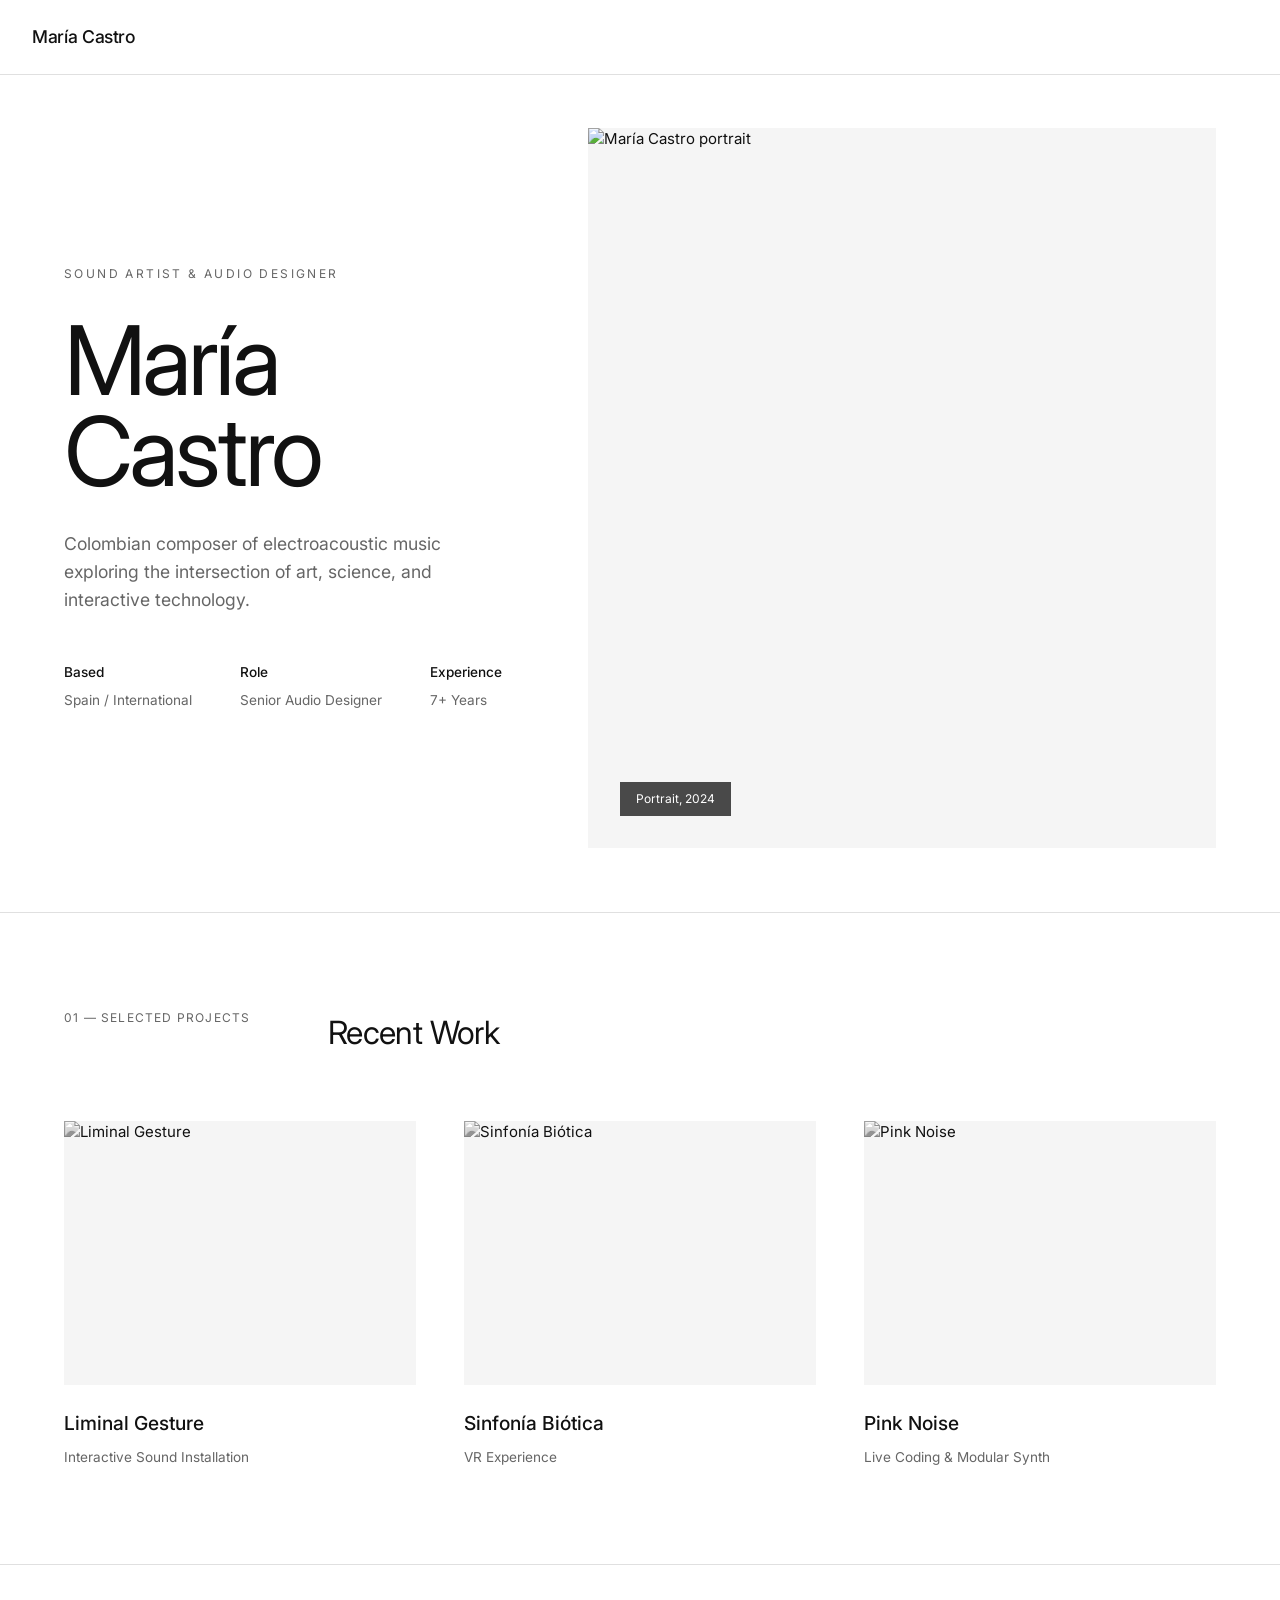
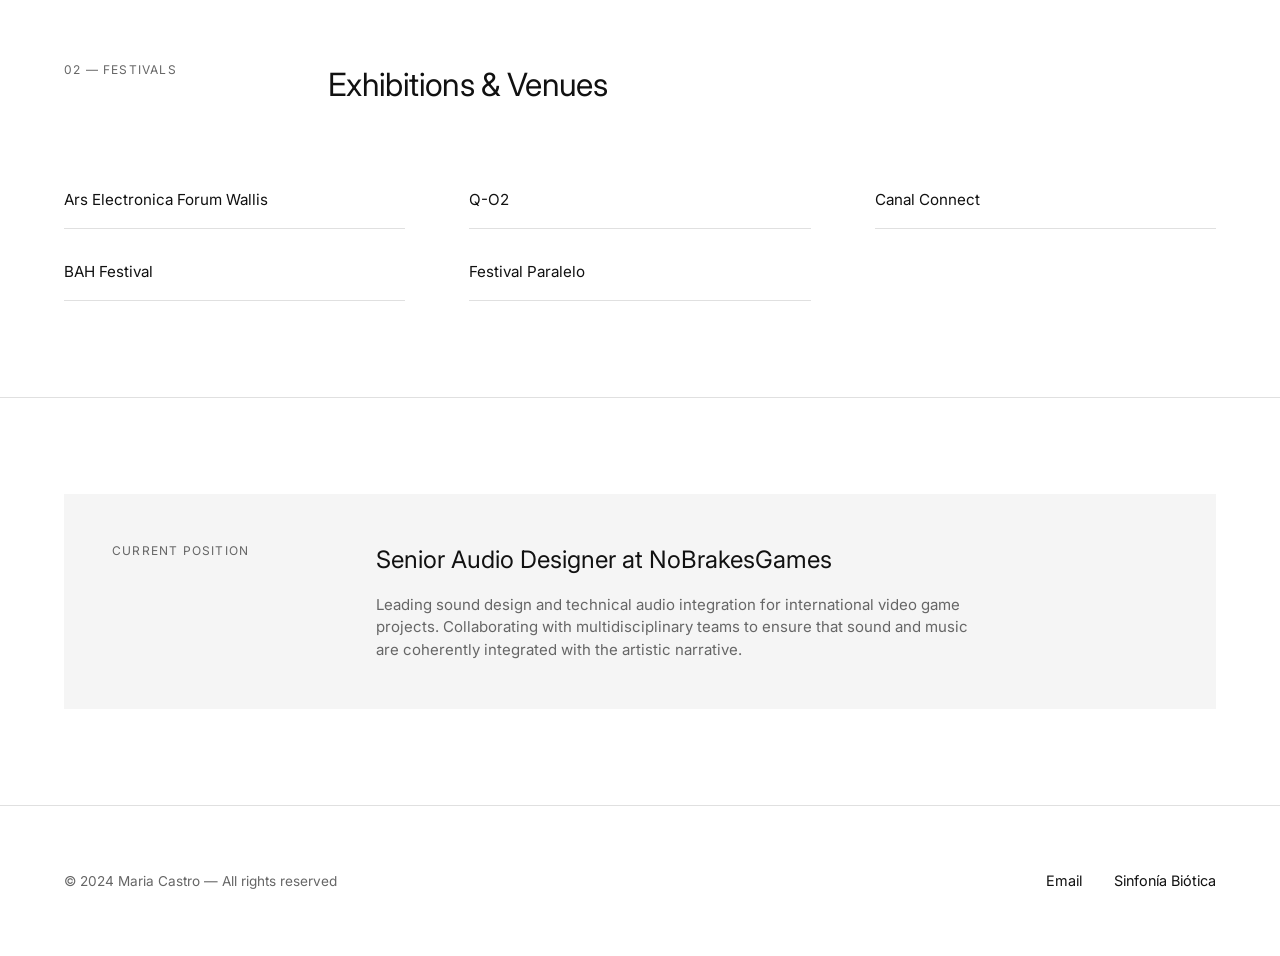
==== commit 88b137aa: "Revert "movil updats" This reverts commit c56de29ecb84c1adbd5d6c5c8188534b7a222731." ====
--- a/index.html
+++ b/index.html
@@ -2,35 +2,15 @@
 <html lang="en">
 <head>
     <meta charset="UTF-8">
-    <meta name="viewport" content="width=device-width, initial-scale=1.0, viewport-fit=cover">
+    <meta name="viewport" content="width=device-width, initial-scale=1.0">
     <title>María Castro - Sound Artist</title>
     <link rel="stylesheet" href="assets/css/main.css">
 </head>
 <body>
-    <!-- NAV: logo + botón hamburguesa + menú desktop -->
+    <!-- NAV: solo logo + botón hamburguesa -->
     <nav class="main-nav">
         <a href="index.html" class="logo">María Castro</a>
 
-        <!-- Menú Desktop (visible solo en pantallas grandes) -->
-        <ul class="nav-links">
-            <li><a href="about.html">About</a></li>
-            <li class="dropdown">
-                <a href="#">Projects</a>
-                <ul class="dropdown-menu">
-                    <li><a href="projects/liminal-gesture/">Liminal Gesture</a></li>
-                    <li><a href="projects/sinfonia-biotica/">Sinfonía Biótica</a></li>
-                    <li><a href="projects/pink-noise/">Pink Noise</a></li>
-                    <li><a href="projects/mareo-migrante/">Mareo Migrante MM</a></li>
-                    <li><a href="projects/algorithm-fest/">{PinkNoise.ar} Algorithm Music Fest</a></li>
-                </ul>
-            </li>
-            <li><a href="lutherie.html">Lutherie</a></li>
-            <li><a href="music.html">Music</a></li>
-            <li><a href="live.html">Live</a></li>
-            <li><a href="https://marcastronoise.weebly.com/" target="_blank">Game Audio</a></li>
-        </ul>
-
-        <!-- Botón hamburguesa (solo visible en móvil) -->
         <button class="menu-toggle" id="menuOpen" aria-label="Abrir menú" aria-expanded="false">
             <span class="bar"></span>
             <span class="bar"></span>
@@ -38,7 +18,7 @@
         </button>
     </nav>
 
-    <!-- MENÚ MÓVIL OVERLAY -->
+    <!-- MENÚ MÓVIL: FUERA del nav, directo en body -->
     <div class="mobile-menu" id="mobileMenu">
         <div class="mobile-menu-header">
             <span class="mobile-menu-logo">María Castro</span>
@@ -50,11 +30,8 @@
         <ul class="mobile-nav-links">
             <li><a href="about.html">About</a></li>
             <li class="mobile-dropdown">
-                <div class="mobile-dropdown-label" id="projectsDropdownLabel">
-                    Projects
-                    <span class="dropdown-arrow">▼</span>
-                </div>
-                <ul class="mobile-dropdown-menu" id="projectsDropdownMenu">
+                <span class="mobile-dropdown-label">Projects</span>
+                <ul class="mobile-dropdown-menu">
                     <li><a href="projects/liminal-gesture/">Liminal Gesture</a></li>
                     <li><a href="projects/sinfonia-biotica/">Sinfonía Biótica</a></li>
                     <li><a href="projects/pink-noise/">Pink Noise</a></li>
@@ -168,80 +145,21 @@
         const menuClose = document.getElementById('menuClose');
         const mobileMenu = document.getElementById('mobileMenu');
 
-        // Abrir menú móvil
-        function openMenu() {
+        menuOpen.addEventListener('click', () => {
             mobileMenu.classList.add('active');
             document.body.style.overflow = 'hidden';
-            document.body.style.position = 'fixed';
-            document.body.style.width = '100%';
-        }
+        });
 
-        // Cerrar menú móvil
-        function closeMenu() {
+        menuClose.addEventListener('click', () => {
             mobileMenu.classList.remove('active');
             document.body.style.overflow = '';
-            document.body.style.position = '';
-            document.body.style.width = '';
-        }
-
-        menuOpen.addEventListener('click', openMenu);
-        menuClose.addEventListener('click', closeMenu);
-
-        // Cerrar menú al hacer click en enlaces normales
-        document.querySelectorAll('.mobile-nav-links > li > a').forEach(link => {
-            link.addEventListener('click', closeMenu);
         });
 
-        // ============================================
-        // FUNCIONALIDAD DEL DROPDOWN "PROJECTS" EN MÓVIL
-        // ============================================
-        const dropdownLabel = document.querySelector('.mobile-dropdown-label');
-        const dropdownMenu = document.querySelector('.mobile-dropdown-menu');
-        const dropdownArrow = document.querySelector('.dropdown-arrow');
-
-        if (dropdownLabel && dropdownMenu) {
-            let isOpen = false;
-
-            dropdownLabel.addEventListener('click', (e) => {
-                e.stopPropagation();
-                isOpen = !isOpen;
-
-                if (isOpen) {
-                    dropdownMenu.classList.add('open');
-                    dropdownMenu.style.display = 'block';
-                    dropdownArrow.style.transform = 'rotate(180deg)';
-                    dropdownMenu.style.maxHeight = dropdownMenu.scrollHeight + 'px';
-                } else {
-                    dropdownMenu.classList.remove('open');
-                    dropdownMenu.style.display = 'none';
-                    dropdownArrow.style.transform = 'rotate(0deg)';
-                    dropdownMenu.style.maxHeight = '0';
-                }
+        document.querySelectorAll('.mobile-nav-links a').forEach(link => {
+            link.addEventListener('click', () => {
+                mobileMenu.classList.remove('active');
+                document.body.style.overflow = '';
             });
-
-            // Ocultar dropdown por defecto
-            dropdownMenu.style.display = 'none';
-            dropdownMenu.style.overflow = 'hidden';
-            dropdownMenu.style.transition = 'max-height 0.3s ease';
-
-            // Cerrar menú completo al hacer click en un proyecto
-            dropdownMenu.querySelectorAll('a').forEach(link => {
-                link.addEventListener('click', closeMenu);
-            });
-        }
-
-        // Cerrar menú al hacer clic fuera del contenido (en el overlay)
-        mobileMenu.addEventListener('click', (e) => {
-            if (e.target === mobileMenu) {
-                closeMenu();
-            }
-        });
-
-        // Cerrar menú con tecla ESC
-        document.addEventListener('keydown', (e) => {
-            if (e.key === 'Escape' && mobileMenu.classList.contains('active')) {
-                closeMenu();
-            }
         });
     </script>
 </body>
--- a/assets/css/main.css
+++ b/assets/css/main.css
@@ -1,330 +1,734 @@
-﻿/* assets/css/project.css */
-
-/* Project Hero */
-.project-hero {
-    position: relative;
-    min-height: 70vh;
-    display: flex;
-    flex-direction: column;
-    justify-content: flex-end;
-    padding: 8rem 4rem 4rem;
-    overflow: hidden;
-}
-
-.project-hero-image {
-    position: absolute;
+﻿/* assets/css/main.css */
+
+@import url('https://fonts.googleapis.com/css2?family=Inter:wght@300;400;500;600&display=swap');
+
+* {
+    margin: 0;
+    padding: 0;
+    box-sizing: border-box;
+}
+
+:root {
+    --bg: #ffffff;
+    --text: #111111;
+    --text-light: #666666;
+    --accent: #ff0000;
+    --border: #e0e0e0;
+    --dropdown-bg: #fafafa;
+}
+
+body {
+    background: var(--bg);
+    color: var(--text);
+    font-family: 'Inter', sans-serif;
+    line-height: 1.5;
+    font-size: 15px;
+    -webkit-font-smoothing: antialiased;
+    overflow-x: hidden;
+}
+
+/* ============================================
+   NAVIGATION DESKTOP
+   ============================================ */
+
+.main-nav {
+    position: fixed;
     top: 0;
     left: 0;
-    width: 100%;
-    height: 100%;
+    right: 0;
+    padding: 1.5rem 2rem;
+    display: flex;
+    justify-content: space-between;
+    align-items: center;
+    z-index: 1000; /* AUMENTADO: siempre por encima de todo */
+    background: rgba(255,255,255,0.98);
+    backdrop-filter: blur(10px);
+    -webkit-backdrop-filter: blur(10px);
+    border-bottom: 1px solid var(--border);
+}
+
+.logo {
+    font-size: 1.1rem;
+    font-weight: 500;
+    letter-spacing: -0.02em;
+    text-decoration: none;
+    color: var(--text);
+    position: relative;
+    z-index: 1001; /* encima del nav */
+}
+
+/* Botón hamburguesa - solo visible en móvil */
+.menu-toggle {
+    display: none;
+    position: relative;
+    z-index: 1001; /* encima del nav */
+    width: 44px;
+    height: 44px;
+    padding: 0;
+    margin: 0;
+    background: var(--text);
+    border: none;
+    border-radius: 8px;
+    cursor: pointer;
+    flex-direction: column;
+    justify-content: center;
+    align-items: center;
+    gap: 5px;
+}
+
+    .menu-toggle .bar {
+        display: block;
+        width: 20px;
+        height: 2px;
+        background: white;
+        border-radius: 1px;
+        transition: all 0.3s ease;
+    }
+
+/* Menú desktop */
+.nav-links {
+    display: flex;
+    gap: 2.5rem;
+    list-style: none;
+    align-items: center;
+}
+
+    .nav-links > li > a {
+        text-decoration: none;
+        color: var(--text-light);
+        font-size: 0.85rem;
+        text-transform: uppercase;
+        letter-spacing: 0.05em;
+        transition: color 0.3s;
+    }
+
+        .nav-links > li > a:hover {
+            color: var(--text);
+        }
+
+.dropdown {
+    position: relative;
+}
+
+.dropdown-menu {
+    position: absolute;
+    top: 100%;
+    left: 0;
+    margin-top: 1rem;
+    background: var(--dropdown-bg);
+    border: 1px solid var(--border);
+    min-width: 320px;
+    opacity: 0;
+    visibility: hidden;
+    transform: translateY(-10px);
+    transition: all 0.3s ease;
+    z-index: 2000;
+    list-style: none;
+    padding: 0.5rem 0;
+}
+
+.dropdown:hover .dropdown-menu {
+    opacity: 1;
+    visibility: visible;
+    transform: translateY(0);
+}
+
+.dropdown-menu li a {
+    display: block;
+    padding: 0.8rem 1.5rem;
+    text-decoration: none;
+    color: var(--text-light);
+    font-size: 0.8rem;
+    transition: all 0.2s;
+}
+
+    .dropdown-menu li a:hover {
+        color: var(--accent);
+        background: var(--bg);
+    }
+
+/* ============================================
+   MENÚ MÓVIL OVERLAY - CORREGIDO Z-INDEX
+   ============================================ */
+
+.mobile-menu {
+    display: none;
+    position: fixed;
+    top: 0;
+    left: 0;
+    right: 0;
+    bottom: 0;
+    background: #ffffff;
+    z-index: 9999; /* MÁXIMO: por encima de absolutamente todo */
+    flex-direction: column;
+    transform: translateX(100%);
+    transition: transform 0.3s ease;
+    overflow-y: auto;
+    /* IMPORTANTE: crear nuevo contexto de apilamiento */
+    isolation: isolate;
+}
+
+    .mobile-menu.active {
+        transform: translateX(0);
+    }
+
+.mobile-menu-header {
+    display: flex;
+    justify-content: space-between;
+    align-items: center;
+    padding: 1.2rem;
+    border-bottom: 1px solid var(--border);
+    position: sticky;
+    top: 0;
+    background: #ffffff;
     z-index: 1;
 }
 
-    .project-hero-image img {
+.mobile-menu-logo {
+    font-size: 1.1rem;
+    font-weight: 500;
+    letter-spacing: -0.02em;
+    color: var(--text);
+}
+
+.menu-close {
+    width: 44px;
+    height: 44px;
+    background: var(--text);
+    border: none;
+    border-radius: 8px;
+    cursor: pointer;
+    position: relative;
+    display: flex;
+    justify-content: center;
+    align-items: center;
+    z-index: 2;
+}
+
+    .menu-close span {
+        position: absolute;
+        width: 20px;
+        height: 2px;
+        background: white;
+        border-radius: 1px;
+    }
+
+        .menu-close span:nth-child(1) {
+            transform: rotate(45deg);
+        }
+
+        .menu-close span:nth-child(2) {
+            transform: rotate(-45deg);
+        }
+
+.mobile-nav-links {
+    list-style: none;
+    padding: 1rem 1.2rem;
+    position: relative;
+    z-index: 1;
+}
+
+    .mobile-nav-links > li {
+        border-bottom: 1px solid var(--border);
+    }
+
+        .mobile-nav-links > li > a,
+        .mobile-dropdown-label {
+            display: block;
+            padding: 1.2rem 0;
+            font-size: 1.2rem;
+            color: var(--text);
+            text-decoration: none;
+            font-weight: 400;
+        }
+
+.mobile-dropdown-label {
+    color: var(--text-light);
+    font-size: 0.9rem;
+    text-transform: uppercase;
+    letter-spacing: 0.1em;
+    padding: 1rem 0 0.5rem;
+    border-bottom: none;
+}
+
+.mobile-dropdown-menu {
+    list-style: none;
+    padding: 0 0 1rem 1rem;
+}
+
+    .mobile-dropdown-menu li a {
+        display: block;
+        padding: 0.7rem 0;
+        font-size: 1rem;
+        color: var(--text-light);
+        text-decoration: none;
+        transition: color 0.2s;
+    }
+
+        .mobile-dropdown-menu li a:hover {
+            color: var(--accent);
+        }
+
+/* ============================================
+   HERO - SIN Z-INDEX PARA NO TAPAR MENÚ
+   ============================================ */
+
+.hero {
+    min-height: 100vh;
+    display: grid;
+    grid-template-columns: 1fr 1.2fr;
+    gap: 0;
+    padding: 8rem 4rem 4rem;
+    align-items: center;
+    position: relative;
+    /* SIN z-index aquí */
+}
+
+.hero-content {
+    padding-right: 4rem;
+    position: relative;
+    /* SIN z-index */
+}
+
+.hero-label {
+    font-size: 0.75rem;
+    text-transform: uppercase;
+    letter-spacing: 0.2em;
+    color: var(--text-light);
+    margin-bottom: 2rem;
+    display: block;
+}
+
+h1 {
+    font-size: clamp(3rem, 8vw, 6rem);
+    font-weight: 400;
+    line-height: 0.95;
+    letter-spacing: -0.04em;
+    margin-bottom: 2rem;
+}
+
+.hero-description {
+    font-size: 1.1rem;
+    color: var(--text-light);
+    max-width: 400px;
+    line-height: 1.6;
+    margin-bottom: 3rem;
+}
+
+.hero-meta {
+    display: flex;
+    gap: 3rem;
+    font-size: 0.85rem;
+    color: var(--text-light);
+}
+
+    .hero-meta div {
+        display: flex;
+        flex-direction: column;
+        gap: 0.5rem;
+    }
+
+    .hero-meta strong {
+        color: var(--text);
+        font-weight: 500;
+    }
+
+.hero-image {
+    height: 80vh;
+    background: #f5f5f5;
+    position: relative;
+    overflow: hidden;
+    /* SIN z-index aquí */
+}
+
+    .hero-image img {
         width: 100%;
         height: 100%;
         object-fit: cover;
-    }
-
-/* Overlay sutil para legibilidad */
-.project-hero-overlay {
+        object-position: center center;
+        display: block;
+        filter: grayscale(100%);
+        transition: filter 0.6s ease;
+        image-orientation: from-image;
+        /* SIN z-index */
+    }
+
+    .hero-image:hover img {
+        filter: grayscale(0%);
+    }
+
+.hero-image-color img {
+    filter: none !important;
+    -webkit-filter: none !important;
+}
+
+.hero-image-color:hover img {
+    filter: none !important;
+    -webkit-filter: none !important;
+}
+
+.image-caption {
     position: absolute;
-    top: 0;
-    left: 0;
-    width: 100%;
-    height: 100%;
-    background: linear-gradient( to top, rgba(0,0,0,0.7) 0%, rgba(0,0,0,0.3) 40%, rgba(0,0,0,0.1) 100% );
-    z-index: 2;
-    pointer-events: none;
-}
-
-.project-hero-content {
-    position: relative;
-    z-index: 3;
-    max-width: 800px;
-}
-
-.project-hero h1 {
-    font-size: clamp(2.5rem, 6vw, 5rem);
+    bottom: 2rem;
+    left: 2rem;
+    font-size: 0.75rem;
+    color: white;
+    background: rgba(0,0,0,0.7);
+    padding: 0.5rem 1rem;
+    /* SIN z-index o z-index bajo */
+}
+
+/* ============================================
+   SECTIONS
+   ============================================ */
+
+section {
+    padding: 6rem 4rem;
+    border-top: 1px solid var(--border);
+    position: relative;
+}
+
+.section-header {
+    display: grid;
+    grid-template-columns: 200px 1fr;
+    gap: 4rem;
+    margin-bottom: 4rem;
+}
+
+.section-number {
+    font-size: 0.75rem;
+    color: var(--text-light);
+    text-transform: uppercase;
+    letter-spacing: 0.1em;
+}
+
+h2 {
+    font-size: 2rem;
     font-weight: 400;
-    line-height: 1;
-    letter-spacing: -0.03em;
-    margin-bottom: 1rem;
-    color: white;
-    text-shadow: 0 2px 10px rgba(0,0,0,0.3);
-}
-
-.project-type {
-    font-size: 0.85rem;
-    color: rgba(255,255,255,0.9);
-    text-transform: uppercase;
-    letter-spacing: 0.15em;
-    margin-bottom: 1rem;
-    display: block;
-    text-shadow: 0 1px 4px rgba(0,0,0,0.4);
-}
-
-/* Project Main */
-.project-main {
-    max-width: 1100px;
-    margin: 0 auto;
-    padding: 4rem;
-}
-
-.project-description {
-    font-size: 1.2rem;
-    line-height: 1.8;
-    color: var(--text-light);
-    margin-bottom: 4rem;
-}
-
-    .project-description p {
-        margin-bottom: 1.5rem;
-    }
-
-/* Gallery - POR DEFECTO EN COLOR (sin filtro) */
-.project-gallery {
+    letter-spacing: -0.02em;
+}
+
+.projects-preview {
     display: grid;
-    grid-template-columns: repeat(2, 1fr);
-    gap: 1rem;
-    margin-bottom: 4rem;
-}
-
-.gallery-item {
+    grid-template-columns: repeat(3, 1fr);
+    gap: 3rem;
+}
+
+.project-preview {
+    text-decoration: none;
+    color: var(--text);
+}
+
+.preview-image {
     aspect-ratio: 4/3;
     background: #f5f5f5;
     overflow: hidden;
-    cursor: pointer;
-}
-
-    .gallery-item.wide {
-        grid-column: span 2;
-        aspect-ratio: 16/9;
-    }
-
-    /* Imágenes en COLOR por defecto */
-    .gallery-item img {
+    margin-bottom: 1.5rem;
+}
+
+    .preview-image img {
         width: 100%;
         height: 100%;
         object-fit: cover;
+        object-position: center center;
         display: block;
-        transition: transform 0.6s ease;
-    }
-
-    .gallery-item:hover img {
-        transform: scale(1.02);
-    }
-
-/* ============================================
-   CLASE PARA PÁGINAS QUE QUIEREN B/N
-   Añade class="grayscale-page" al <body>
-   ============================================ */
-body.grayscale-page .gallery-item img {
-    filter: grayscale(100%);
-    transition: all 0.6s ease;
-}
-
-body.grayscale-page .gallery-item:hover img {
+        filter: grayscale(100%);
+        transition: all 0.6s ease;
+        image-orientation: from-image;
+    }
+
+.project-preview:hover .preview-image img {
     filter: grayscale(0%);
     transform: scale(1.02);
 }
 
-/* Videos Section */
-.project-videos {
-    margin: 4rem 0;
-}
-
-    .project-videos h3 {
-        font-size: 1.5rem;
-        font-weight: 400;
-        margin-bottom: 2rem;
-        letter-spacing: -0.02em;
-    }
-
-.video-item {
-    margin-bottom: 3rem;
-}
-
-    .video-item h4 {
-        font-size: 1rem;
-        font-weight: 500;
-        margin-bottom: 1rem;
-        color: var(--text-light);
-    }
-
-/* Video Container (shared) */
-.video-container {
-    position: relative;
-    width: 100%;
-    padding-bottom: 56.25%;
-    height: 0;
-    overflow: hidden;
-    background: #f5f5f5;
-}
-
-    .video-container iframe {
-        position: absolute;
-        top: 0;
-        left: 0;
-        width: 100%;
-        height: 100%;
-        border: 0;
-    }
-
-/* Meta */
-.project-meta {
+.project-preview h3 {
+    font-size: 1.2rem;
+    font-weight: 500;
+    margin-bottom: 0.5rem;
+}
+
+.project-type {
+    font-size: 0.85rem;
+    color: var(--text-light);
+}
+
+.festivals-list {
+    list-style: none;
     display: grid;
     grid-template-columns: repeat(3, 1fr);
-    gap: 2rem;
-    padding: 2rem 0;
-    border-top: 1px solid var(--border);
-    border-bottom: 1px solid var(--border);
-    margin-bottom: 4rem;
-}
-
-.meta-item h4 {
+    gap: 1rem 4rem;
+}
+
+    .festivals-list li {
+        padding: 1rem 0;
+        border-bottom: 1px solid var(--border);
+        font-size: 0.95rem;
+        display: flex;
+        justify-content: space-between;
+        align-items: center;
+    }
+
+        .festivals-list li::after {
+            content: '→';
+            opacity: 0;
+            transition: opacity 0.3s;
+            color: var(--accent);
+        }
+
+        .festivals-list li:hover::after {
+            opacity: 1;
+        }
+
+.role-box {
+    background: #f5f5f5;
+    padding: 3rem;
+    display: grid;
+    grid-template-columns: 200px 1fr;
+    gap: 4rem;
+    align-items: start;
+}
+
+.role-label {
     font-size: 0.75rem;
     text-transform: uppercase;
     letter-spacing: 0.1em;
     color: var(--text-light);
-    margin-bottom: 0.5rem;
-}
-
-.meta-item p {
-    font-size: 1rem;
-    color: var(--text);
-}
-
-/* Project Links */
-.project-links {
-    margin: 3rem 0;
-}
-
-.external-link {
-    display: inline-flex;
+}
+
+.role-content h3 {
+    font-size: 1.5rem;
+    font-weight: 400;
+    margin-bottom: 1rem;
+}
+
+.role-content p {
+    color: var(--text-light);
+    max-width: 600px;
+}
+
+/* ============================================
+   FOOTER
+   ============================================ */
+
+footer {
+    padding: 4rem;
+    border-top: 1px solid var(--border);
+    display: flex;
+    justify-content: space-between;
     align-items: center;
-    gap: 0.5rem;
-    padding: 1rem 2rem;
+    position: relative;
+}
+
+.footer-left {
+    font-size: 0.85rem;
+    color: var(--text-light);
+}
+
+.footer-right {
+    display: flex;
+    gap: 2rem;
+}
+
+    .footer-right a {
+        text-decoration: none;
+        color: var(--text);
+        font-size: 0.9rem;
+        position: relative;
+    }
+
+        .footer-right a::after {
+            content: '';
+            position: absolute;
+            bottom: -2px;
+            left: 0;
+            width: 0;
+            height: 1px;
+            background: var(--accent);
+            transition: width 0.3s;
+        }
+
+        .footer-right a:hover::after {
+            width: 100%;
+        }
+
+/* ============================================
+   RESPONSIVE — TABLET
+   ============================================ */
+
+@media (max-width: 1024px) {
+    .hero {
+        grid-template-columns: 1fr;
+        gap: 4rem;
+    }
+
+    .hero-content {
+        padding-right: 0;
+    }
+
+    .hero-image {
+        height: 50vh;
+    }
+
+    .section-header,
+    .role-box {
+        grid-template-columns: 1fr;
+        gap: 2rem;
+    }
+
+    .projects-preview {
+        grid-template-columns: repeat(2, 1fr);
+    }
+
+    .festivals-list {
+        grid-template-columns: repeat(2, 1fr);
+    }
+}
+
+/* ============================================
+   RESPONSIVE — MÓVIL
+   ============================================ */
+
+@media (max-width: 768px) {
+    .main-nav {
+        padding: 1rem 1.2rem;
+    }
+
+    /* Ocultar menú desktop */
+    .nav-links {
+        display: none;
+    }
+
+    /* Mostrar botón hamburguesa */
+    .menu-toggle {
+        display: flex;
+    }
+
+    /* Mostrar menú móvil */
+    .mobile-menu {
+        display: flex;
+    }
+
+    /* Hero móvil */
+    .hero {
+        padding: 5rem 0 3rem;
+        min-height: auto;
+        display: flex;
+        flex-direction: column;
+    }
+
+    .hero-content {
+        order: 2;
+        width: 100%;
+        padding: 0 1.5rem;
+    }
+
+    .hero-image {
+        order: 1;
+        width: 100%;
+        height: auto;
+        min-height: unset;
+        max-height: none;
+        margin-bottom: 2rem;
+        position: relative;
+        background: #f5f5f5;
+    }
+
+        .hero-image img {
+            width: 100%;
+            height: auto;
+            object-fit: contain;
+            object-position: center top;
+            filter: none !important;
+            display: block;
+        }
+
+    .image-caption {
+        bottom: 1rem;
+        left: 1rem;
+        font-size: 0.7rem;
+    }
+
+    h1 {
+        font-size: clamp(2.5rem, 12vw, 4rem);
+        margin-bottom: 1.5rem;
+    }
+
+    .hero-description {
+        font-size: 1rem;
+        margin-bottom: 2rem;
+    }
+
+    .hero-meta {
+        flex-direction: row;
+        flex-wrap: wrap;
+        gap: 1.5rem 2rem;
+    }
+
+    /* Sections móvil */
+    section {
+        padding: 3rem 1.5rem;
+    }
+
+    .section-header {
+        gap: 1rem;
+        margin-bottom: 2.5rem;
+    }
+
+    h2 {
+        font-size: 1.6rem;
+    }
+
+    .projects-preview {
+        grid-template-columns: 1fr;
+        gap: 2.5rem;
+    }
+
+    .preview-image {
+        aspect-ratio: 16 / 10;
+    }
+
+        .preview-image img {
+            object-position: center center;
+            filter: none !important;
+        }
+
+    .project-preview h3 {
+        font-size: 1.1rem;
+    }
+
+    .festivals-list {
+        grid-template-columns: 1fr;
+    }
+
+        .festivals-list li {
+            font-size: 0.9rem;
+        }
+
+    .role-box {
+        padding: 2rem 1.5rem;
+        gap: 1rem;
+    }
+
+    .role-content h3 {
+        font-size: 1.2rem;
+    }
+
+    footer {
+        flex-direction: column;
+        gap: 1.5rem;
+        text-align: center;
+        padding: 2.5rem 1.5rem;
+    }
+
+    .footer-right {
+        flex-wrap: wrap;
+        justify-content: center;
+        gap: 1.5rem;
+    }
+}
+
+::selection {
     background: var(--text);
     color: var(--bg);
-    text-decoration: none;
-    font-size: 0.9rem;
-    transition: background 0.3s;
-}
-
-    .external-link:hover {
-        background: var(--accent);
-    }
-
-/* Project Navigation */
-.project-nav {
-    display: flex;
-    justify-content: flex-end;
-    margin-top: 4rem;
-}
-
-.next-project {
-    text-decoration: none;
-    color: var(--text);
-    text-align: right;
-    padding: 2rem;
-    border: 1px solid var(--border);
-    transition: all 0.3s;
-    min-width: 300px;
-}
-
-    .next-project:hover {
-        background: var(--text);
-        color: var(--bg);
-    }
-
-    .next-project span {
-        font-size: 0.75rem;
-        text-transform: uppercase;
-        letter-spacing: 0.1em;
-        display: block;
-        margin-bottom: 0.5rem;
-        color: var(--text-light);
-    }
-
-    .next-project:hover span {
-        color: rgba(255,255,255,0.7);
-    }
-
-    .next-project h3 {
-        font-size: 1.5rem;
-        font-weight: 400;
-    }
-
-/* Lightbox */
-.lightbox {
-    position: fixed;
-    top: 0;
-    left: 0;
-    width: 100%;
-    height: 100%;
-    background: rgba(0,0,0,0.95);
-    z-index: 1000;
-    display: flex;
-    align-items: center;
-    justify-content: center;
-    opacity: 0;
-    visibility: hidden;
-    transition: all 0.3s;
-}
-
-    .lightbox.active {
-        opacity: 1;
-        visibility: visible;
-    }
-
-    .lightbox img {
-        max-width: 90%;
-        max-height: 90%;
-        object-fit: contain;
-    }
-
-.lightbox-close {
-    position: absolute;
-    top: 2rem;
-    right: 2rem;
-    color: white;
-    font-size: 2rem;
-    cursor: pointer;
-    background: none;
-    border: none;
-}
-
-/* Responsive */
-@media (max-width: 768px) {
-    .project-hero {
-        padding: 6rem 1.5rem 2rem;
-        min-height: 50vh;
-    }
-
-    .project-main {
-        padding: 2rem 1.5rem;
-    }
-
-    .project-gallery {
-        grid-template-columns: 1fr;
-    }
-
-    .gallery-item.wide {
-        grid-column: span 1;
-    }
-
-    .project-meta {
-        grid-template-columns: 1fr;
-    }
-
-    .project-nav {
-        justify-content: center;
-    }
-
-    .next-project {
-        min-width: auto;
-        width: 100%;
-        text-align: center;
-    }
-}
+}
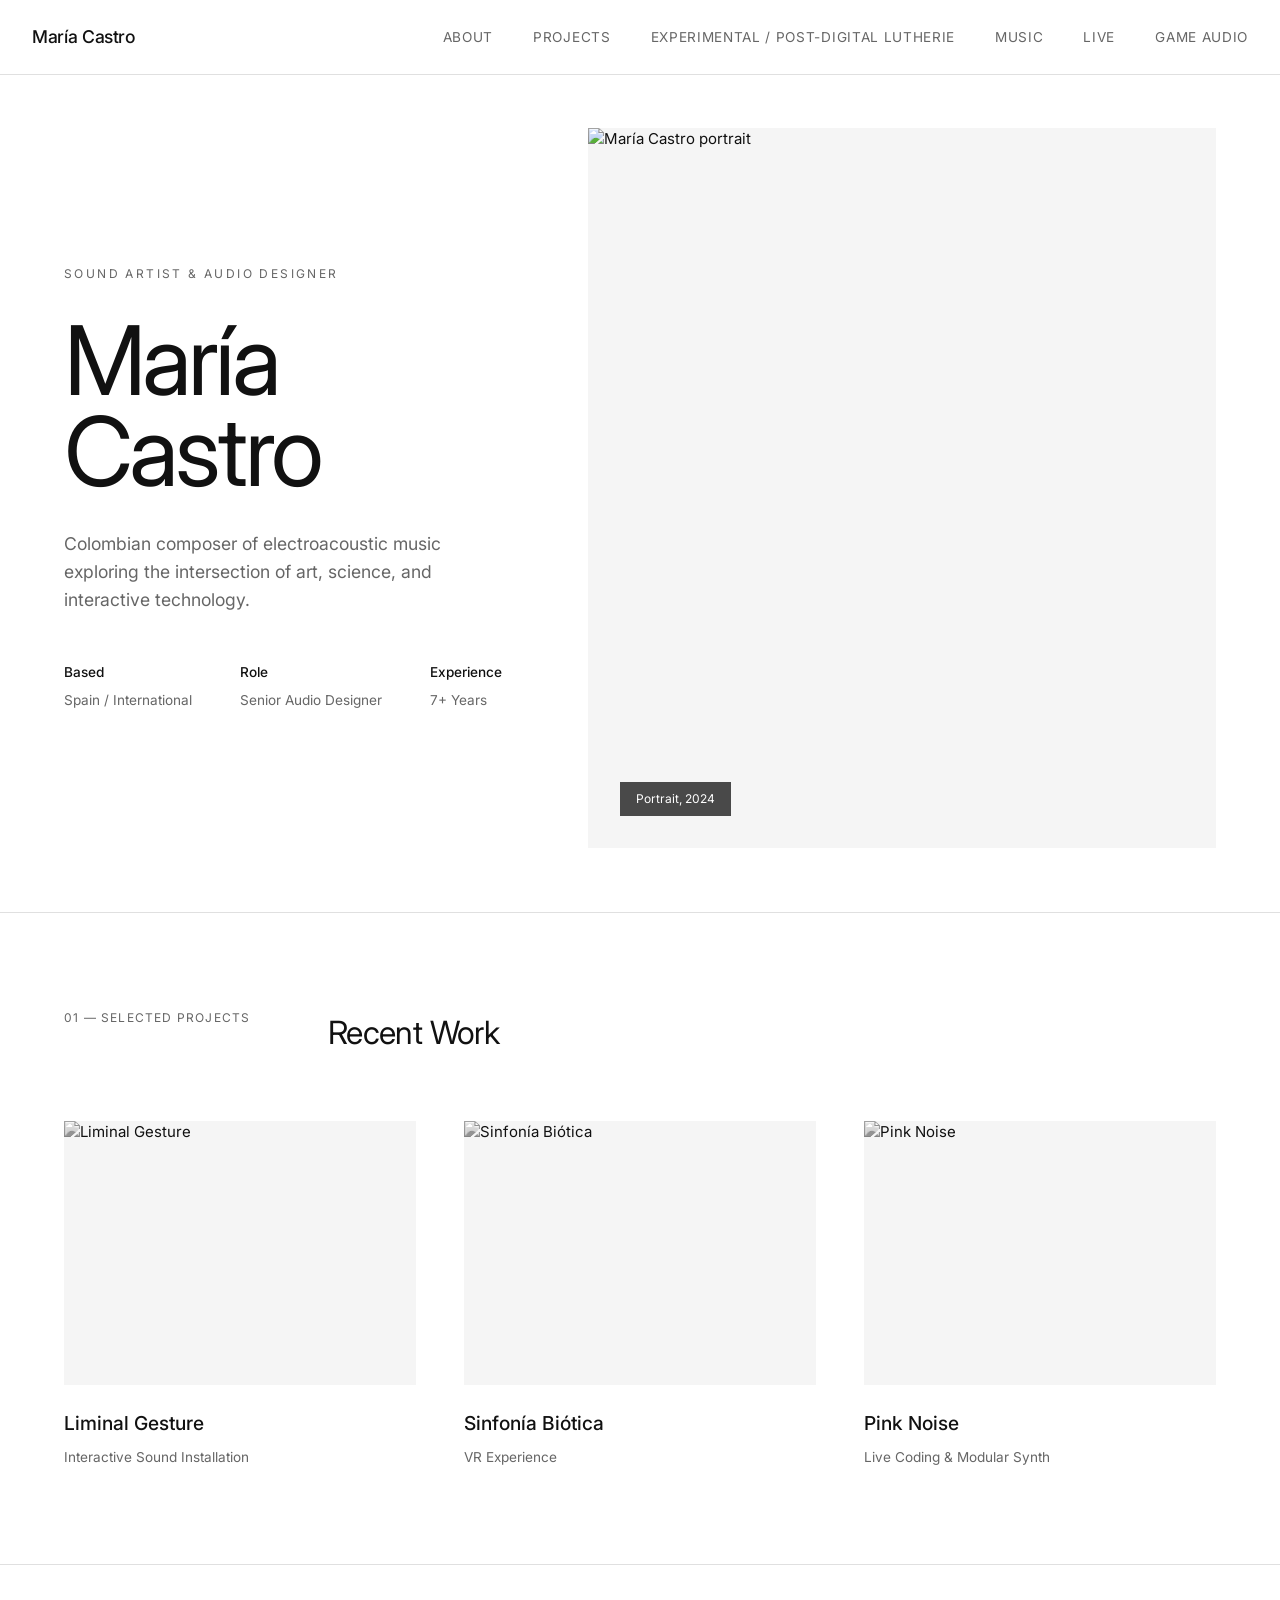
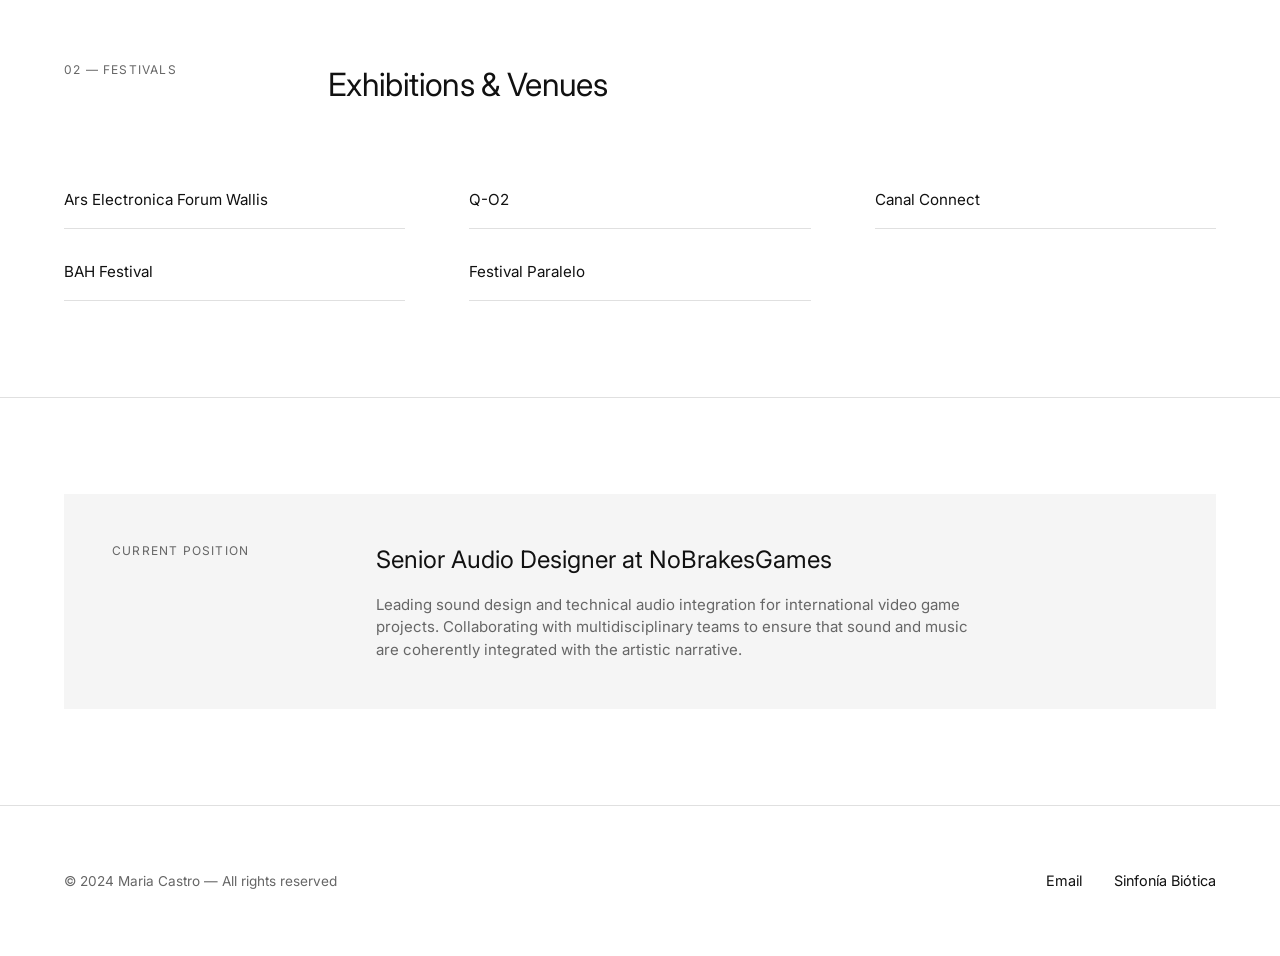
==== commit b68c5520: "fixes movillll" ====
--- a/index.html
+++ b/index.html
@@ -7,10 +7,30 @@
     <link rel="stylesheet" href="assets/css/main.css">
 </head>
 <body>
-    <!-- NAV: solo logo + botón hamburguesa -->
+    <!-- NAV: logo + menú desktop + botón hamburguesa -->
     <nav class="main-nav">
         <a href="index.html" class="logo">María Castro</a>
 
+        <!-- Menú desktop (visible solo en pantallas grandes) -->
+        <ul class="nav-links">
+            <li><a href="about.html">About</a></li>
+            <li class="dropdown">
+                <a href="#">Projects</a>
+                <ul class="dropdown-menu">
+                    <li><a href="projects/liminal-gesture/">Liminal Gesture</a></li>
+                    <li><a href="projects/sinfonia-biotica/">Sinfonía Biótica</a></li>
+                    <li><a href="projects/pink-noise/">Pink Noise</a></li>
+                    <li><a href="projects/mareo-migrante/">Mareo Migrante MM</a></li>
+                    <li><a href="projects/algorithm-fest/">{PinkNoise.ar} Algorithm Music Fest</a></li>
+                </ul>
+            </li>
+            <li><a href="lutherie.html">Experimental / Post-digital Lutherie</a></li>
+            <li><a href="music.html">Music</a></li>
+            <li><a href="live.html">Live</a></li>
+            <li><a href="https://marcastronoise.weebly.com/" target="_blank">Game Audio</a></li>
+        </ul>
+
+        <!-- Botón hamburguesa (visible solo en móvil) -->
         <button class="menu-toggle" id="menuOpen" aria-label="Abrir menú" aria-expanded="false">
             <span class="bar"></span>
             <span class="bar"></span>
--- a/assets/css/main.css
+++ b/assets/css/main.css
@@ -40,7 +40,7 @@
     display: flex;
     justify-content: space-between;
     align-items: center;
-    z-index: 1000; /* AUMENTADO: siempre por encima de todo */
+    z-index: 100;
     background: rgba(255,255,255,0.98);
     backdrop-filter: blur(10px);
     -webkit-backdrop-filter: blur(10px);
@@ -53,15 +53,11 @@
     letter-spacing: -0.02em;
     text-decoration: none;
     color: var(--text);
-    position: relative;
-    z-index: 1001; /* encima del nav */
-}
-
-/* Botón hamburguesa - solo visible en móvil */
+}
+
+/* Botón hamburguesa - OCULTO en desktop */
 .menu-toggle {
     display: none;
-    position: relative;
-    z-index: 1001; /* encima del nav */
     width: 44px;
     height: 44px;
     padding: 0;
@@ -74,6 +70,7 @@
     justify-content: center;
     align-items: center;
     gap: 5px;
+    flex-shrink: 0;
 }
 
     .menu-toggle .bar {
@@ -85,7 +82,7 @@
         transition: all 0.3s ease;
     }
 
-/* Menú desktop */
+/* Menú desktop - VISIBLE por defecto */
 .nav-links {
     display: flex;
     gap: 2.5rem;
@@ -122,7 +119,7 @@
     visibility: hidden;
     transform: translateY(-10px);
     transition: all 0.3s ease;
-    z-index: 2000;
+    z-index: 200;
     list-style: none;
     padding: 0.5rem 0;
 }
@@ -148,129 +145,15 @@
     }
 
 /* ============================================
-   MENÚ MÓVIL OVERLAY - CORREGIDO Z-INDEX
+   MENÚ MÓVIL OVERLAY
    ============================================ */
 
 .mobile-menu {
-    display: none;
-    position: fixed;
-    top: 0;
-    left: 0;
-    right: 0;
-    bottom: 0;
-    background: #ffffff;
-    z-index: 9999; /* MÁXIMO: por encima de absolutamente todo */
-    flex-direction: column;
-    transform: translateX(100%);
-    transition: transform 0.3s ease;
-    overflow-y: auto;
-    /* IMPORTANTE: crear nuevo contexto de apilamiento */
-    isolation: isolate;
-}
-
-    .mobile-menu.active {
-        transform: translateX(0);
-    }
-
-.mobile-menu-header {
-    display: flex;
-    justify-content: space-between;
-    align-items: center;
-    padding: 1.2rem;
-    border-bottom: 1px solid var(--border);
-    position: sticky;
-    top: 0;
-    background: #ffffff;
-    z-index: 1;
-}
-
-.mobile-menu-logo {
-    font-size: 1.1rem;
-    font-weight: 500;
-    letter-spacing: -0.02em;
-    color: var(--text);
-}
-
-.menu-close {
-    width: 44px;
-    height: 44px;
-    background: var(--text);
-    border: none;
-    border-radius: 8px;
-    cursor: pointer;
-    position: relative;
-    display: flex;
-    justify-content: center;
-    align-items: center;
-    z-index: 2;
-}
-
-    .menu-close span {
-        position: absolute;
-        width: 20px;
-        height: 2px;
-        background: white;
-        border-radius: 1px;
-    }
-
-        .menu-close span:nth-child(1) {
-            transform: rotate(45deg);
-        }
-
-        .menu-close span:nth-child(2) {
-            transform: rotate(-45deg);
-        }
-
-.mobile-nav-links {
-    list-style: none;
-    padding: 1rem 1.2rem;
-    position: relative;
-    z-index: 1;
-}
-
-    .mobile-nav-links > li {
-        border-bottom: 1px solid var(--border);
-    }
-
-        .mobile-nav-links > li > a,
-        .mobile-dropdown-label {
-            display: block;
-            padding: 1.2rem 0;
-            font-size: 1.2rem;
-            color: var(--text);
-            text-decoration: none;
-            font-weight: 400;
-        }
-
-.mobile-dropdown-label {
-    color: var(--text-light);
-    font-size: 0.9rem;
-    text-transform: uppercase;
-    letter-spacing: 0.1em;
-    padding: 1rem 0 0.5rem;
-    border-bottom: none;
-}
-
-.mobile-dropdown-menu {
-    list-style: none;
-    padding: 0 0 1rem 1rem;
-}
-
-    .mobile-dropdown-menu li a {
-        display: block;
-        padding: 0.7rem 0;
-        font-size: 1rem;
-        color: var(--text-light);
-        text-decoration: none;
-        transition: color 0.2s;
-    }
-
-        .mobile-dropdown-menu li a:hover {
-            color: var(--accent);
-        }
+    display: none; /* Oculto por defecto */
+}
 
 /* ============================================
-   HERO - SIN Z-INDEX PARA NO TAPAR MENÚ
+   HERO
    ============================================ */
 
 .hero {
@@ -280,14 +163,10 @@
     gap: 0;
     padding: 8rem 4rem 4rem;
     align-items: center;
-    position: relative;
-    /* SIN z-index aquí */
 }
 
 .hero-content {
     padding-right: 4rem;
-    position: relative;
-    /* SIN z-index */
 }
 
 .hero-label {
@@ -338,7 +217,6 @@
     background: #f5f5f5;
     position: relative;
     overflow: hidden;
-    /* SIN z-index aquí */
 }
 
     .hero-image img {
@@ -350,7 +228,6 @@
         filter: grayscale(100%);
         transition: filter 0.6s ease;
         image-orientation: from-image;
-        /* SIN z-index */
     }
 
     .hero-image:hover img {
@@ -375,7 +252,6 @@
     color: white;
     background: rgba(0,0,0,0.7);
     padding: 0.5rem 1rem;
-    /* SIN z-index o z-index bajo */
 }
 
 /* ============================================
@@ -385,7 +261,6 @@
 section {
     padding: 6rem 4rem;
     border-top: 1px solid var(--border);
-    position: relative;
 }
 
 .section-header {
@@ -517,7 +392,6 @@
     display: flex;
     justify-content: space-between;
     align-items: center;
-    position: relative;
 }
 
 .footer-left {
@@ -594,20 +468,130 @@
         padding: 1rem 1.2rem;
     }
 
-    /* Ocultar menú desktop */
+    /* Ocultar menú desktop en móvil */
     .nav-links {
         display: none;
     }
 
-    /* Mostrar botón hamburguesa */
+    /* Mostrar botón hamburguesa en móvil */
     .menu-toggle {
         display: flex;
     }
 
-    /* Mostrar menú móvil */
+    /* === MENÚ MÓVIL === */
     .mobile-menu {
+        display: none; /* Oculto por defecto */
+        position: fixed;
+        top: 0;
+        left: 0;
+        width: 100%;
+        height: 100%;
+        background: #ffffff;
+        z-index: 99999;
+        flex-direction: column;
+        overflow-y: auto;
+        -webkit-overflow-scrolling: touch;
+    }
+
+        .mobile-menu.active {
+            display: flex; /* Visible solo con clase active */
+        }
+
+    .mobile-menu-header {
         display: flex;
-    }
+        justify-content: space-between;
+        align-items: center;
+        padding: 1.2rem;
+        border-bottom: 1px solid var(--border);
+        background: #ffffff;
+        flex-shrink: 0;
+    }
+
+    .mobile-menu-logo {
+        font-size: 1.1rem;
+        font-weight: 500;
+        letter-spacing: -0.02em;
+        color: var(--text);
+    }
+
+    .menu-close {
+        width: 44px;
+        height: 44px;
+        background: var(--text);
+        border: none;
+        border-radius: 8px;
+        cursor: pointer;
+        position: relative;
+        display: flex;
+        justify-content: center;
+        align-items: center;
+        flex-shrink: 0;
+    }
+
+        .menu-close span {
+            position: absolute;
+            width: 20px;
+            height: 2px;
+            background: white;
+            border-radius: 1px;
+        }
+
+            .menu-close span:nth-child(1) {
+                transform: rotate(45deg);
+            }
+
+            .menu-close span:nth-child(2) {
+                transform: rotate(-45deg);
+            }
+
+    .mobile-nav-links {
+        list-style: none;
+        padding: 0;
+        margin: 0;
+        flex: 1;
+    }
+
+        .mobile-nav-links > li {
+            border-bottom: 1px solid var(--border);
+        }
+
+            .mobile-nav-links > li > a,
+            .mobile-dropdown-label {
+                display: block;
+                padding: 1.2rem 1.5rem;
+                font-size: 1.2rem;
+                color: var(--text);
+                text-decoration: none;
+                font-weight: 400;
+            }
+
+    .mobile-dropdown-label {
+        color: var(--text-light);
+        font-size: 0.9rem;
+        text-transform: uppercase;
+        letter-spacing: 0.1em;
+        padding: 1rem 1.5rem 0.5rem;
+        border-bottom: none;
+    }
+
+    .mobile-dropdown-menu {
+        list-style: none;
+        padding: 0 1.5rem 1rem 2.5rem;
+        margin: 0;
+    }
+
+        .mobile-dropdown-menu li a {
+            display: block;
+            padding: 0.7rem 0;
+            font-size: 1rem;
+            color: var(--text-light);
+            text-decoration: none;
+            transition: color 0.2s;
+        }
+
+            .mobile-dropdown-menu li a:hover {
+                color: var(--accent);
+            }
 
     /* Hero móvil */
     .hero {
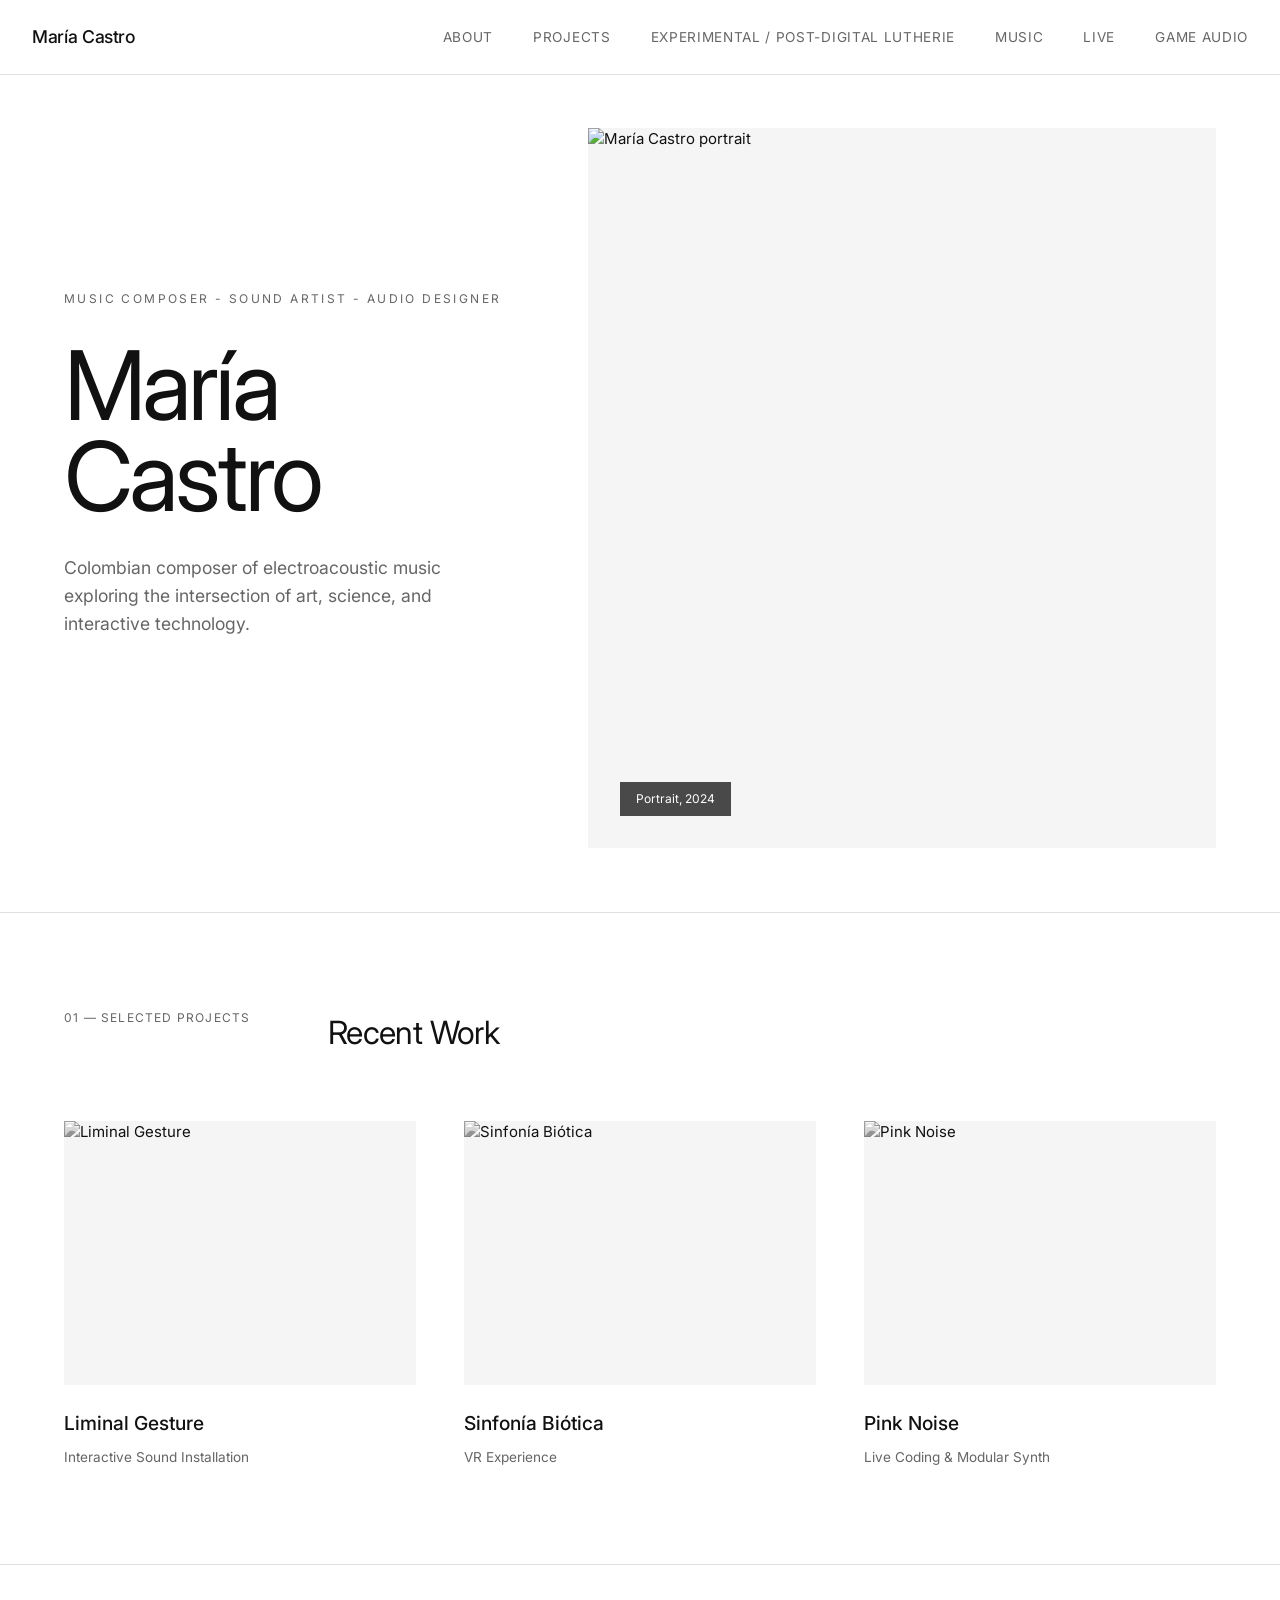
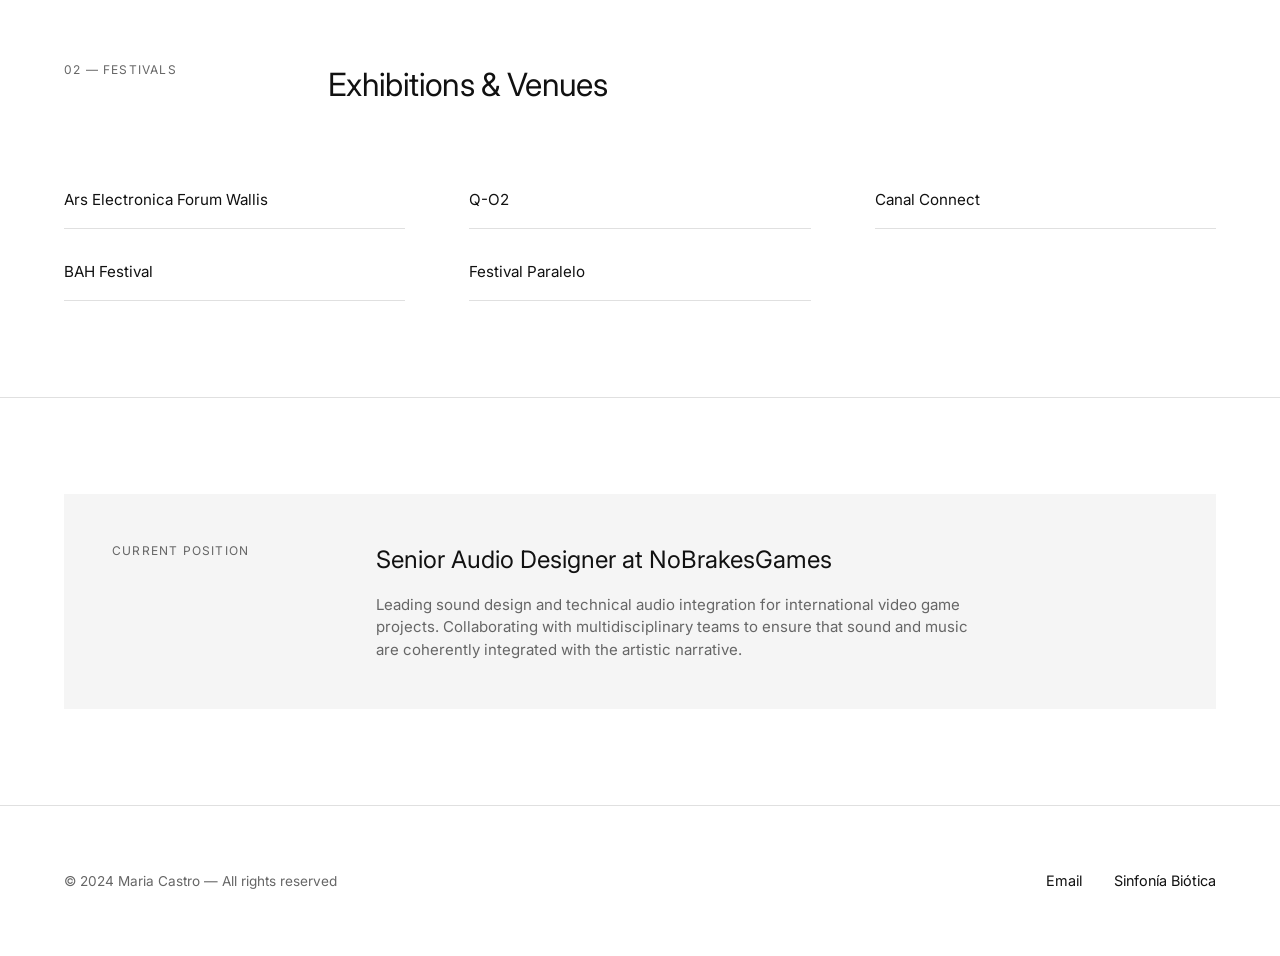
==== commit 6cbefafe: "Update index.html" ====
--- a/index.html
+++ b/index.html
@@ -11,7 +11,6 @@
     <nav class="main-nav">
         <a href="index.html" class="logo">María Castro</a>
 
-        <!-- Menú desktop (visible solo en pantallas grandes) -->
         <ul class="nav-links">
             <li><a href="about.html">About</a></li>
             <li class="dropdown">
@@ -30,7 +29,6 @@
             <li><a href="https://marcastronoise.weebly.com/" target="_blank">Game Audio</a></li>
         </ul>
 
-        <!-- Botón hamburguesa (visible solo en móvil) -->
         <button class="menu-toggle" id="menuOpen" aria-label="Abrir menú" aria-expanded="false">
             <span class="bar"></span>
             <span class="bar"></span>
@@ -38,7 +36,7 @@
         </button>
     </nav>
 
-    <!-- MENÚ MÓVIL: FUERA del nav, directo en body -->
+    <!-- MENÚ MÓVIL -->
     <div class="mobile-menu" id="mobileMenu">
         <div class="mobile-menu-header">
             <span class="mobile-menu-logo">María Castro</span>
@@ -68,25 +66,11 @@
 
     <header class="hero">
         <div class="hero-content">
-            <span class="hero-label">Sound Artist & Audio Designer</span>
+            <span class="hero-label">Music Composer - Sound Artist - Audio Designer</span>
             <h1>María<br>Castro</h1>
             <p class="hero-description">
                 Colombian composer of electroacoustic music exploring the intersection of art, science, and interactive technology.
             </p>
-            <div class="hero-meta">
-                <div>
-                    <strong>Based</strong>
-                    <span>Spain / International</span>
-                </div>
-                <div>
-                    <strong>Role</strong>
-                    <span>Senior Audio Designer</span>
-                </div>
-                <div>
-                    <strong>Experience</strong>
-                    <span>7+ Years</span>
-                </div>
-            </div>
         </div>
         <div class="hero-image hero-image-color">
             <img src="https://raw.githubusercontent.com/scherzo98/websitescherzonoise/refs/heads/main/Images/DSCF2037.JPG" alt="María Castro portrait">
@@ -160,27 +144,6 @@
         </div>
     </footer>
 
-    <script>
-        const menuOpen = document.getElementById('menuOpen');
-        const menuClose = document.getElementById('menuClose');
-        const mobileMenu = document.getElementById('mobileMenu');
-
-        menuOpen.addEventListener('click', () => {
-            mobileMenu.classList.add('active');
-            document.body.style.overflow = 'hidden';
-        });
-
-        menuClose.addEventListener('click', () => {
-            mobileMenu.classList.remove('active');
-            document.body.style.overflow = '';
-        });
-
-        document.querySelectorAll('.mobile-nav-links a').forEach(link => {
-            link.addEventListener('click', () => {
-                mobileMenu.classList.remove('active');
-                document.body.style.overflow = '';
-            });
-        });
-    </script>
+    <script src="assets/js/main.js"></script>
 </body>
 </html>
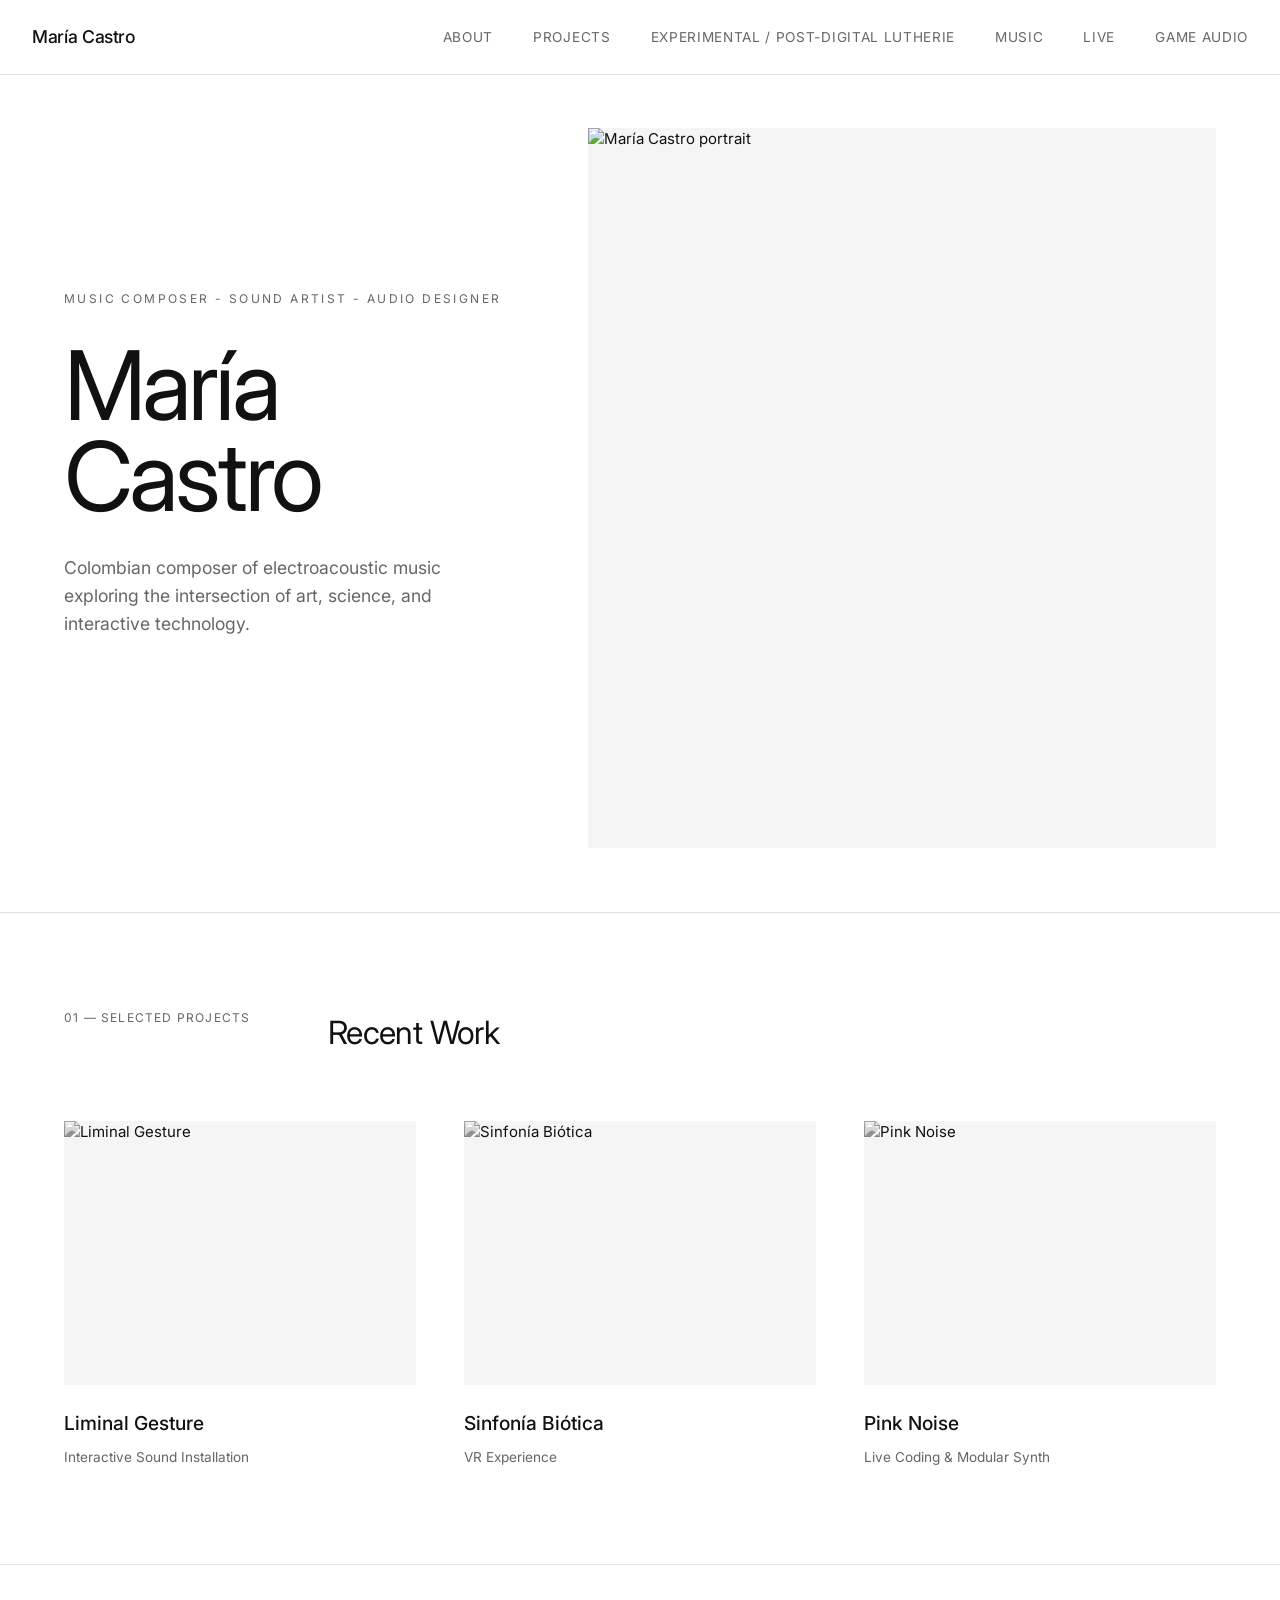
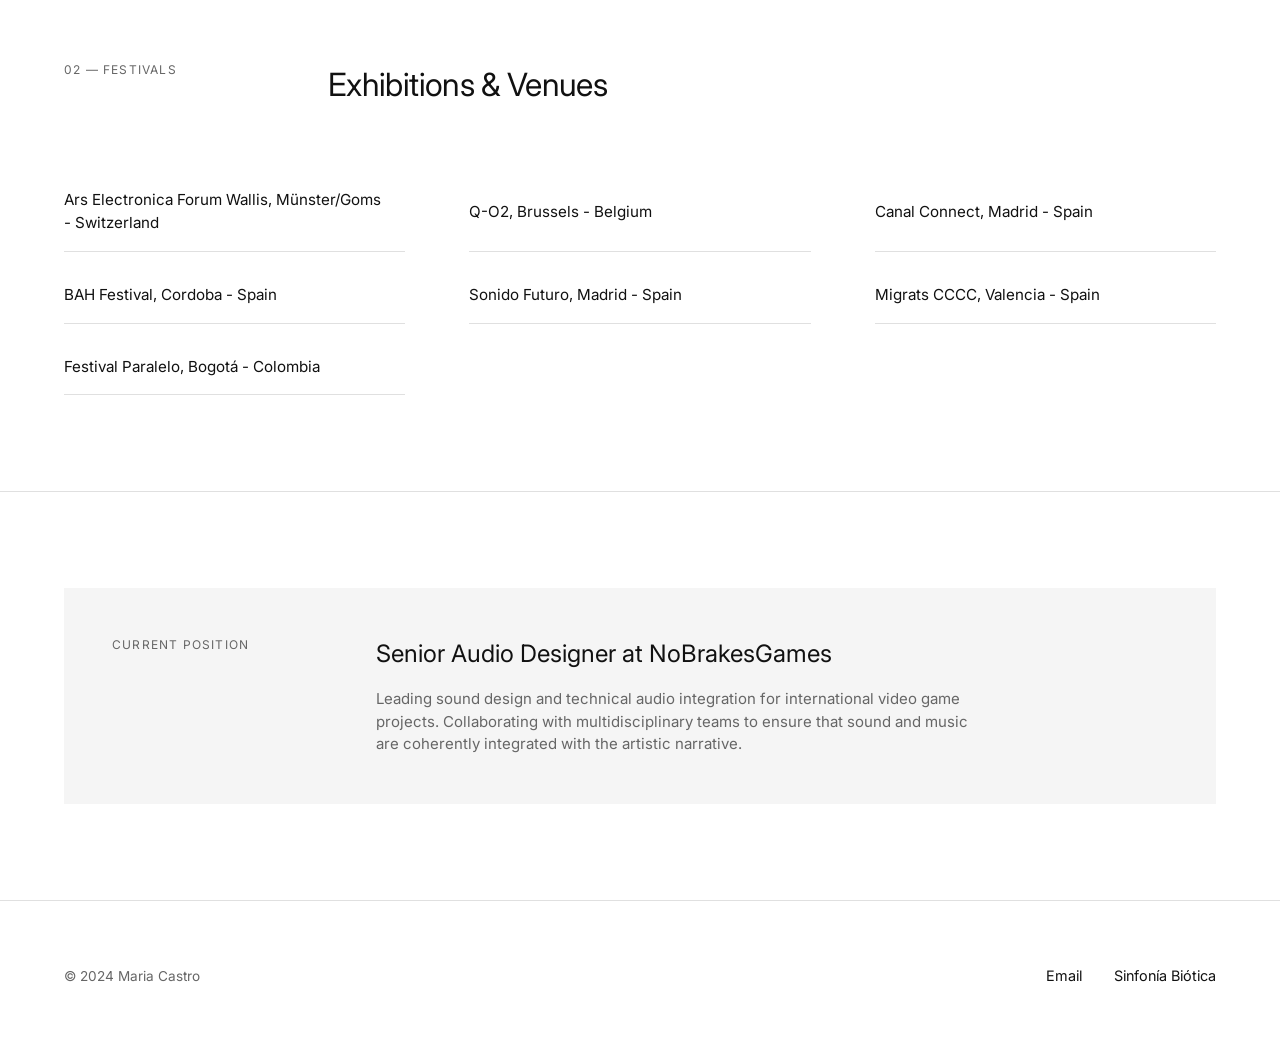
==== commit 027a838a: "updated index page" ====
--- a/index.html
+++ b/index.html
@@ -74,7 +74,6 @@
         </div>
         <div class="hero-image hero-image-color">
             <img src="https://raw.githubusercontent.com/scherzo98/websitescherzonoise/refs/heads/main/Images/DSCF2037.JPG" alt="María Castro portrait">
-            <span class="image-caption">Portrait, 2024</span>
         </div>
     </header>
 
@@ -118,11 +117,13 @@
         </div>
 
         <ul class="festivals-list">
-            <li>Ars Electronica Forum Wallis</li>
-            <li>Q-O2</li>
-            <li>Canal Connect</li>
-            <li>BAH Festival</li>
-            <li>Festival Paralelo</li>
+            <li>Ars Electronica Forum Wallis, Münster/Goms - Switzerland</li>
+            <li>Q-O2, Brussels - Belgium</li>
+            <li>Canal Connect, Madrid - Spain</li>
+            <li>BAH Festival, Cordoba - Spain</li>
+            <li>Sonido Futuro, Madrid - Spain</li>
+            <li>Migrats CCCC, Valencia - Spain</li>
+            <li>Festival Paralelo, Bogotá - Colombia</li>
         </ul>
     </section>
 
@@ -137,7 +138,7 @@
     </section>
 
     <footer>
-        <div class="footer-left">© 2024 Maria Castro — All rights reserved</div>
+        <div class="footer-left">© 2024 Maria Castro </div>
         <div class="footer-right">
             <a href="mailto:contact@mariacastro.audio">Email</a>
             <a href="https://sinfoniabiotica.xyz" target="_blank">Sinfonía Biótica</a>
